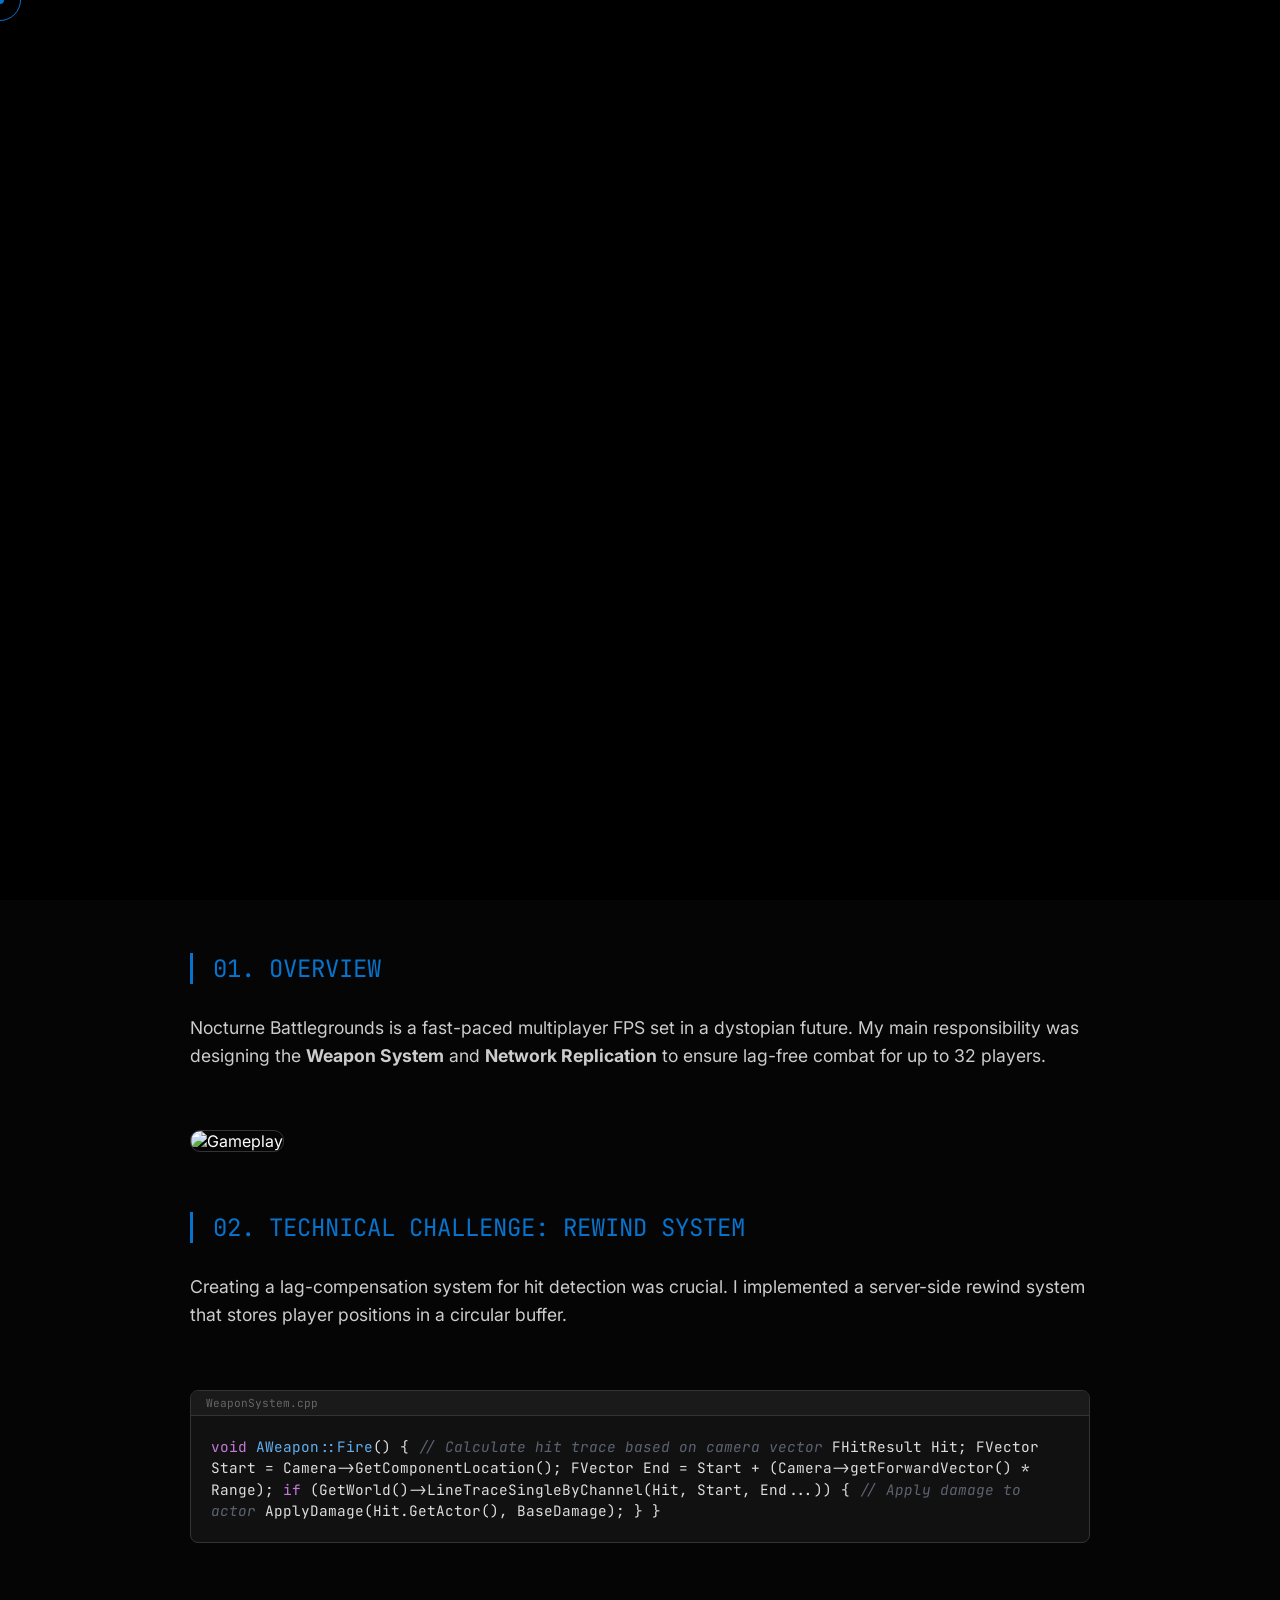
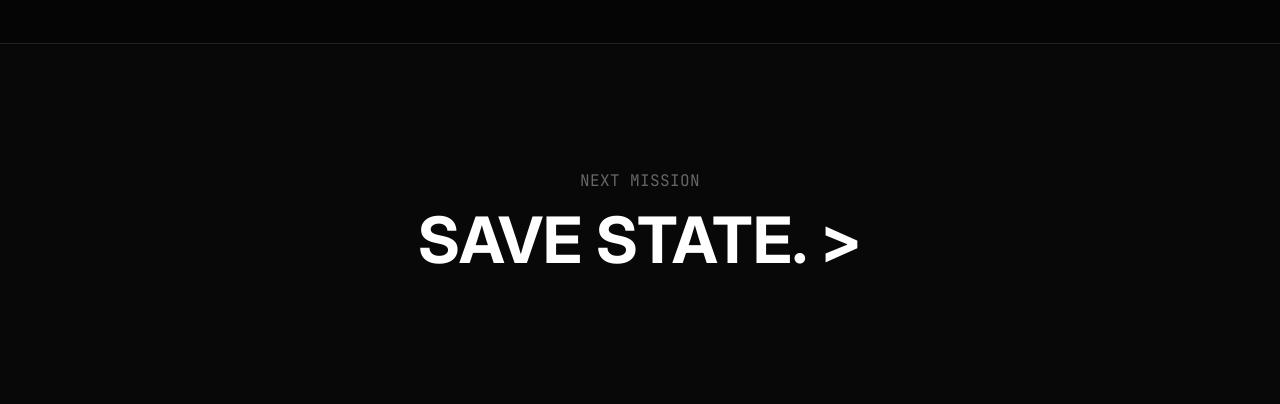
==== cyber.html @ ef07c76f "Paginas dos Projetos" ====
<!DOCTYPE html>
<html lang="pt">
<head>
    <meta charset="UTF-8">
    <meta name="viewport" content="width=device-width, initial-scale=1.0">
    <title>Project Detail | Gameplay Programmer</title>
    
    <link rel="preconnect" href="https://fonts.googleapis.com">
    <link href="https://fonts.googleapis.com/css2?family=Inter:wght@900&family=JetBrains+Mono:wght@400;700&display=swap" rel="stylesheet">
    
    <script src="https://cdnjs.cloudflare.com/ajax/libs/gsap/3.12.2/gsap.min.js"></script>
    <script src="https://cdnjs.cloudflare.com/ajax/libs/gsap/3.12.2/ScrollTrigger.min.js"></script>

    <style>
        /* --- 1. VARIÁVEIS DO PROJETO (SÓ MUDAS ISTO AQUI) --- */
        :root {
            /* MUDAR ESTA COR EM CADA FICHEIRO */
            --project-color: rgba(7, 115, 205, 1); /* Vermelho para Nocturne */
            --project-glow: rgba(15, 75, 124, 1);
        }

        /* --- 2. BASE --- */
        body {
            margin: 0; padding: 0;
            background-color: #050505;
            color: white;
            font-family: 'Inter', sans-serif;
            overflow-x: hidden;
            cursor: none;
        }

        ::-webkit-scrollbar { width: 8px; }
        ::-webkit-scrollbar-track { background: #000; }
        ::-webkit-scrollbar-thumb { background: #333; border-radius: 4px; }
        ::-webkit-scrollbar-thumb:hover { background: var(--project-color); }

        /* --- 3. UI COMUM (Cursor & Loading) --- */
        .cursor-dot, .cursor-outline {
            position: fixed; top: 0; left: 0; transform: translate(-50%, -50%);
            pointer-events: none; z-index: 9999; border-radius: 50%; mix-blend-mode: difference;
        }
        .cursor-dot { width: 8px; height: 8px; background: var(--project-color); }
        .cursor-outline { width: 40px; height: 40px; border: 1px solid var(--project-color); transition: 0.2s; }
        
        .loading-screen {
            position: fixed; top: 0; left: 0; width: 100%; height: 100%;
            background: #000; z-index: 9999; display: flex; align-items: center; justify-content: center;
        }
        .loading-bar { width: 0%; height: 2px; background: var(--project-color); box-shadow: 0 0 15px var(--project-color); }

        /* --- 4. HERO SECTION --- */
        .project-hero {
            height: 80vh; width: 100%; position: relative;
            display: flex; flex-direction: column; justify-content: center; align-items: center;
            border-bottom: 1px solid #222; overflow: hidden;
        }

        /* Imagem de Fundo com Blur */
        .hero-bg {
            position: absolute; top: 0; left: 0; width: 100%; height: 100%;
            /* AQUI METES A IMAGEM DO PROJETO */
            background-image: url('caminho/para/imagem_nocturne.jpg'); 
            background-size: cover; background-position: center;
            opacity: 0.3; filter: blur(10px) grayscale(50%); z-index: 0;
        }

        .back-btn {
            position: absolute; top: 40px; left: 40px; z-index: 20;
            font-family: 'JetBrains Mono', monospace; text-decoration: none;
            color: #888; font-size: 0.9rem; border: 1px solid #333; padding: 10px 20px;
            background: rgba(0,0,0,0.8); transition: 0.3s;
        }
        .back-btn:hover { color: var(--project-color); border-color: var(--project-color); }

        .hero-content {
            z-index: 2; text-align: center;
        }

        .project-title {
            font-size: 8vw; line-height: 0.9; text-transform: uppercase; margin: 0;
            text-shadow: 0 0 50px var(--project-glow);
        }

        .project-meta {
            font-family: 'JetBrains Mono', monospace; color: var(--project-color);
            margin-top: 20px; letter-spacing: 4px; font-size: 1rem;
        }

        /* --- 5. GRID DE DADOS (STATS) --- */
        .stats-grid {
            display: grid; grid-template-columns: repeat(auto-fit, minmax(200px, 1fr));
            gap: 1px; background: #222; border-bottom: 1px solid #222;
        }
        .stat-item {
            background: #000; padding: 40px 20px; text-align: center;
        }
        .stat-label {
            font-family: 'JetBrains Mono', monospace; font-size: 0.8rem; color: #666; margin-bottom: 10px;
        }
        .stat-value {
            font-family: 'Inter', sans-serif; font-weight: bold; font-size: 1.2rem; color: white;
        }

        /* --- 6. CONTEÚDO PRINCIPAL --- */
        .content-wrapper {
            max-width: 900px; margin: 100px auto; padding: 0 20px;
        }

        .section-title {
            font-family: 'JetBrains Mono', monospace; color: var(--project-color);
            font-size: 1.5rem; margin-bottom: 30px; border-left: 3px solid var(--project-color);
            padding-left: 20px; display: flex; align-items: center; gap: 10px;
        }
        
        .text-block {
            font-size: 1.1rem; line-height: 1.6; color: #ccc; margin-bottom: 60px;
        }

        /* CODE BLOCK (Estilo VS Code) */
        .code-block {
            background: #111; border: 1px solid #333; border-radius: 8px; padding: 20px;
            font-family: 'JetBrains Mono', monospace; font-size: 0.9rem; color: #ddd;
            overflow-x: auto; margin-bottom: 60px; position: relative;
        }
        .code-header {
            position: absolute; top: 0; left: 0; width: 100%; background: #1a1a1a;
            padding: 5px 15px; font-size: 0.7rem; color: #666; border-bottom: 1px solid #333;
            box-sizing: border-box;
        }
        .code-content { margin-top: 25px; line-height: 1.5; }
        .keyword { color: #c678dd; } /* Roxo */
        .function { color: #61afef; } /* Azul */
        .string { color: #98c379; } /* Verde */
        .comment { color: #5c6370; font-style: italic; }

        /* IMAGEM NO MEIO DO TEXTO */
        .project-img {
            width: 100%; border-radius: 10px; margin-bottom: 60px;
            border: 1px solid #333;
        }

        /* --- 7. FOOTER --- */
        .next-project {
            height: 40vh; display: flex; justify-content: center; align-items: center;
            background: #080808; border-top: 1px solid #222; text-decoration: none;
            transition: 0.3s;
        }
        .next-project:hover { background: #111; }
        .next-label {
            font-family: 'JetBrains Mono', monospace; color: #666; font-size: 1rem; margin-bottom: 10px;
        }
        .next-title {
            font-size: 4rem; color: white; margin: 0; text-transform: uppercase;
            transition: 0.3s;
        }
        .next-project:hover .next-title { color: var(--project-color); text-shadow: 0 0 30px var(--project-glow); }

    </style>
</head>
<body>

    <div class="loading-screen"><div class="loading-bar"></div></div>
    <div class="cursor-dot"></div><div class="cursor-outline"></div>

    <div class="project-hero">
        <div class="hero-bg"></div> <a href="index.html" class="back-btn"> < RETURN TO BASE</a>
        
        <div class="hero-content">
            <h1 class="project-title">CYBER<br>ENGINEER</h1>
            <div class="project-meta">MISSION 02 // UNITY</div>
        </div>
    </div>

    <div class="stats-grid">
        <div class="stat-item">
            <div class="stat-label">ROLE</div>
            <div class="stat-value">Gameplay Programmer</div>
        </div>
        <div class="stat-item">
            <div class="stat-label">ENGINE</div>
            <div class="stat-value">Unity</div>
        </div>
        <div class="stat-item">
            <div class="stat-label">LANGUAGE</div>
            <div class="stat-value">C#</div>
        </div>
        <div class="stat-item">
            <div class="stat-label">STATUS</div>
            <div class="stat-value">Released</div>
        </div>
    </div>

    <div class="content-wrapper">
        
        <div class="section-title">01. OVERVIEW</div>
        <div class="text-block">
            Nocturne Battlegrounds is a fast-paced multiplayer FPS set in a dystopian future. 
            My main responsibility was designing the <strong>Weapon System</strong> and <strong>Network Replication</strong> 
            to ensure lag-free combat for up to 32 players.
        </div>

        <img src="caminho/para/imagem_gameplay.jpg" class="project-img" alt="Gameplay">

        <div class="section-title">02. TECHNICAL CHALLENGE: REWIND SYSTEM</div>
        <div class="text-block">
            Creating a lag-compensation system for hit detection was crucial. I implemented a server-side rewind system 
            that stores player positions in a circular buffer.
        </div>

        <div class="code-block">
            <div class="code-header">WeaponSystem.cpp</div>
            <div class="code-content">
<span class="keyword">void</span> <span class="function">AWeapon::Fire</span>() {
    <span class="comment">// Calculate hit trace based on camera vector</span>
    FHitResult Hit;
    FVector Start = Camera->GetComponentLocation();
    FVector End = Start + (Camera->getForwardVector() * Range);

    <span class="keyword">if</span> (GetWorld()->LineTraceSingleByChannel(Hit, Start, End...)) {
        <span class="comment">// Apply damage to actor</span>
        ApplyDamage(Hit.GetActor(), BaseDamage);
    }
}
            </div>
        </div>

    </div>

    <a href="savestate.html" class="next-project">
        <div style="text-align: center;">
            <div class="next-label">NEXT MISSION</div>
            <h2 class="next-title">SAVE STATE. ></h2>
        </div>
    </a>

    <script>
        gsap.registerPlugin(ScrollTrigger);

        // LOADING
        const loadingBar = document.querySelector('.loading-bar');
        const loadingScreen = document.querySelector('.loading-screen');
        gsap.to(loadingBar, { width: "100%", duration: 1, ease: "power2.inOut", onComplete: () => {
            gsap.to(loadingScreen, { opacity: 0, duration: 0.5, onComplete: () => loadingScreen.remove() });
        }});

        // CURSOR
        const cursorDot = document.querySelector('.cursor-dot');
        const cursorOutline = document.querySelector('.cursor-outline');
        window.addEventListener("mousemove", (e) => {
            cursorDot.style.left = `${e.clientX}px`;
            cursorDot.style.top = `${e.clientY}px`;
            cursorOutline.animate({ left: `${e.clientX}px`, top: `${e.clientY}px` }, { duration: 500, fill: "forwards" });
        });

        // ANIMATIONS
        gsap.from(".project-title", { y: 100, opacity: 0, duration: 1, delay: 0.5 });
        gsap.from(".stat-item", { y: 20, opacity: 0, duration: 0.5, stagger: 0.1, delay: 0.8 });
        
        gsap.utils.toArray(".section-title").forEach(title => {
            gsap.from(title, {
                scrollTrigger: { trigger: title, start: "top 80%" },
                x: -50, opacity: 0, duration: 0.8
            });
        });
    </script>
</body>
</html>
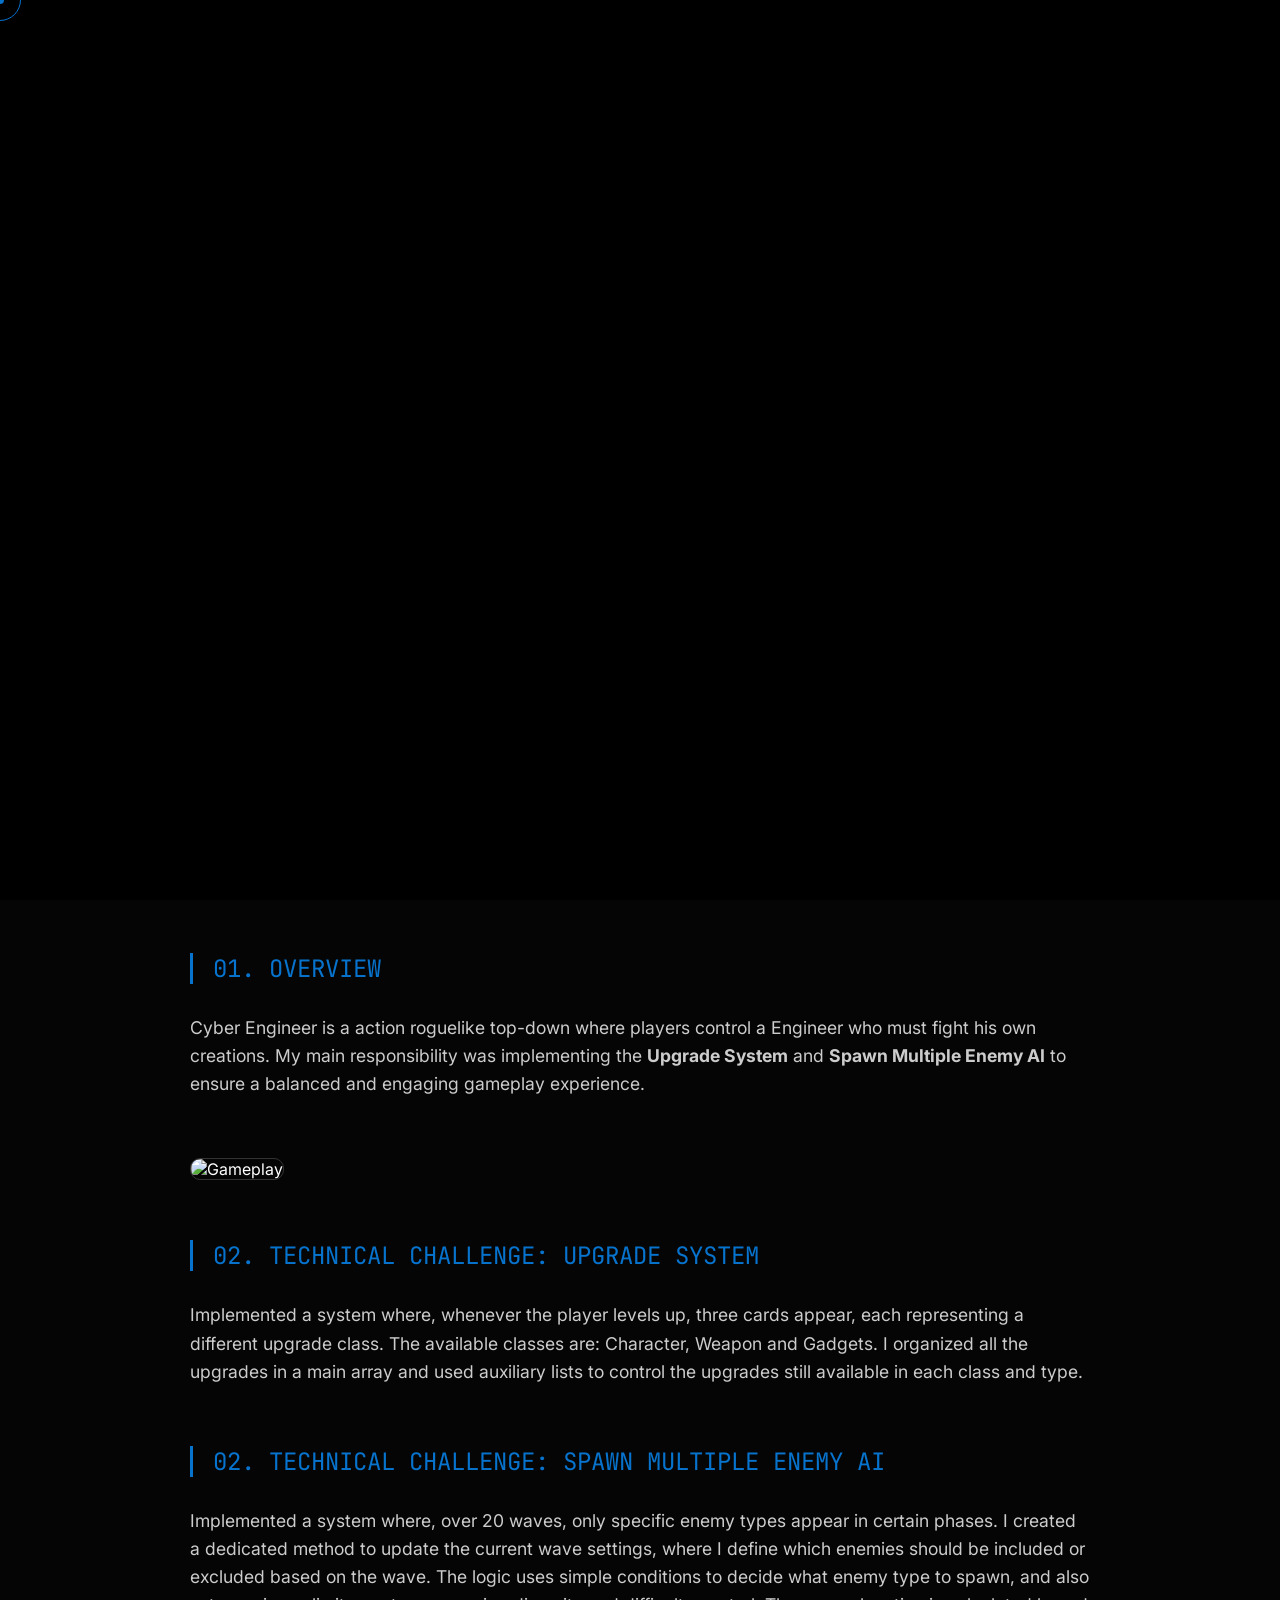
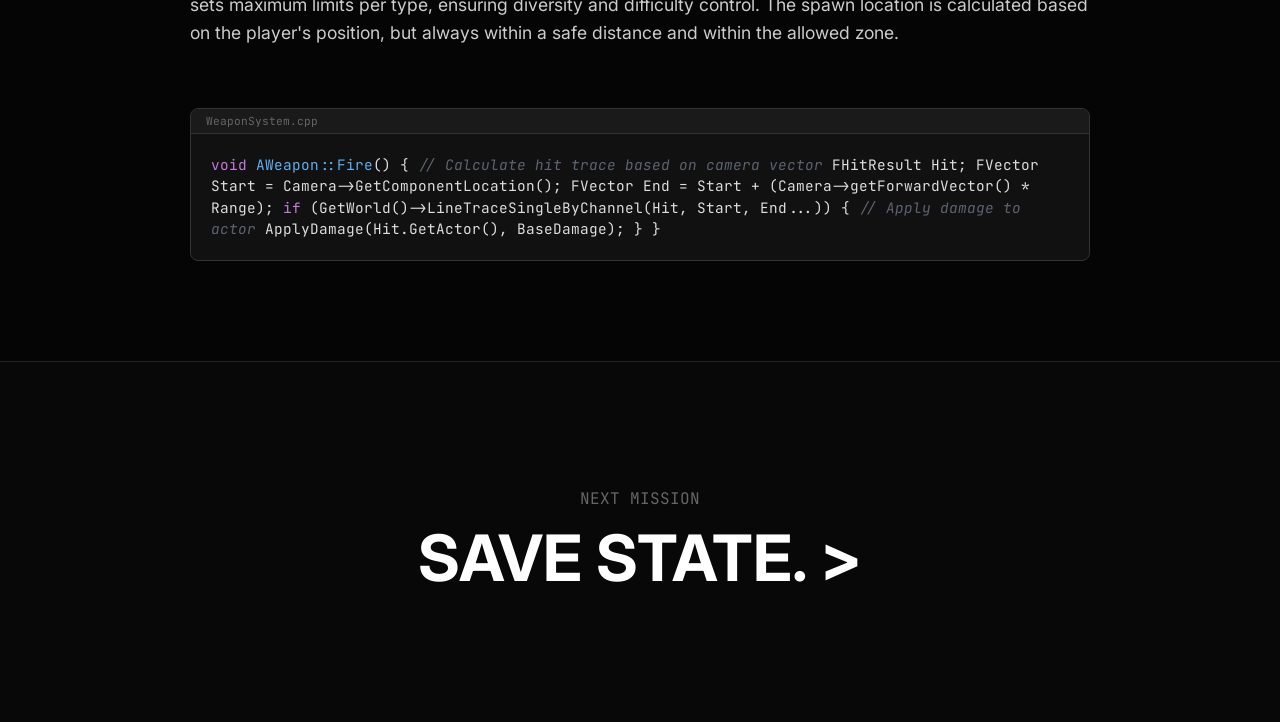
==== commit eeb274b6: "Project Details" ====
--- a/cyber.html
+++ b/cyber.html
@@ -194,17 +194,26 @@
         
         <div class="section-title">01. OVERVIEW</div>
         <div class="text-block">
-            Nocturne Battlegrounds is a fast-paced multiplayer FPS set in a dystopian future. 
-            My main responsibility was designing the <strong>Weapon System</strong> and <strong>Network Replication</strong> 
-            to ensure lag-free combat for up to 32 players.
+            Cyber Engineer is a action roguelike top-down where players control a Engineer who must fight his own creations.
+            My main responsibility was implementing the <strong>Upgrade System</strong> and <strong> Spawn Multiple Enemy AI</strong>
+            to ensure a balanced and engaging gameplay experience.     
         </div>
 
         <img src="caminho/para/imagem_gameplay.jpg" class="project-img" alt="Gameplay">
 
-        <div class="section-title">02. TECHNICAL CHALLENGE: REWIND SYSTEM</div>
+        <div class="section-title">02. TECHNICAL CHALLENGE: UPGRADE SYSTEM</div>
         <div class="text-block">
-            Creating a lag-compensation system for hit detection was crucial. I implemented a server-side rewind system 
-            that stores player positions in a circular buffer.
+            Implemented a system where, whenever the player levels up, three cards appear, each representing a different upgrade class. 
+            The available classes are: Character, Weapon and Gadgets. I organized all the upgrades in a main array and used auxiliary lists to control the 
+            upgrades still available in each class and type.
+        </div>
+
+                <div class="section-title">02. TECHNICAL CHALLENGE: SPAWN MULTIPLE ENEMY AI</div>
+        <div class="text-block">
+            Implemented a system where, over 20 waves, only specific enemy types appear in certain phases.
+            I created a dedicated method to update the current wave settings, where I define which enemies should be included or excluded based on the wave.
+            The logic uses simple conditions to decide what enemy type to spawn, and also sets maximum limits per type, ensuring diversity and difficulty control. 
+            The spawn location is calculated based on the player's position, but always within a safe distance and within the allowed zone.
         </div>
 
         <div class="code-block">
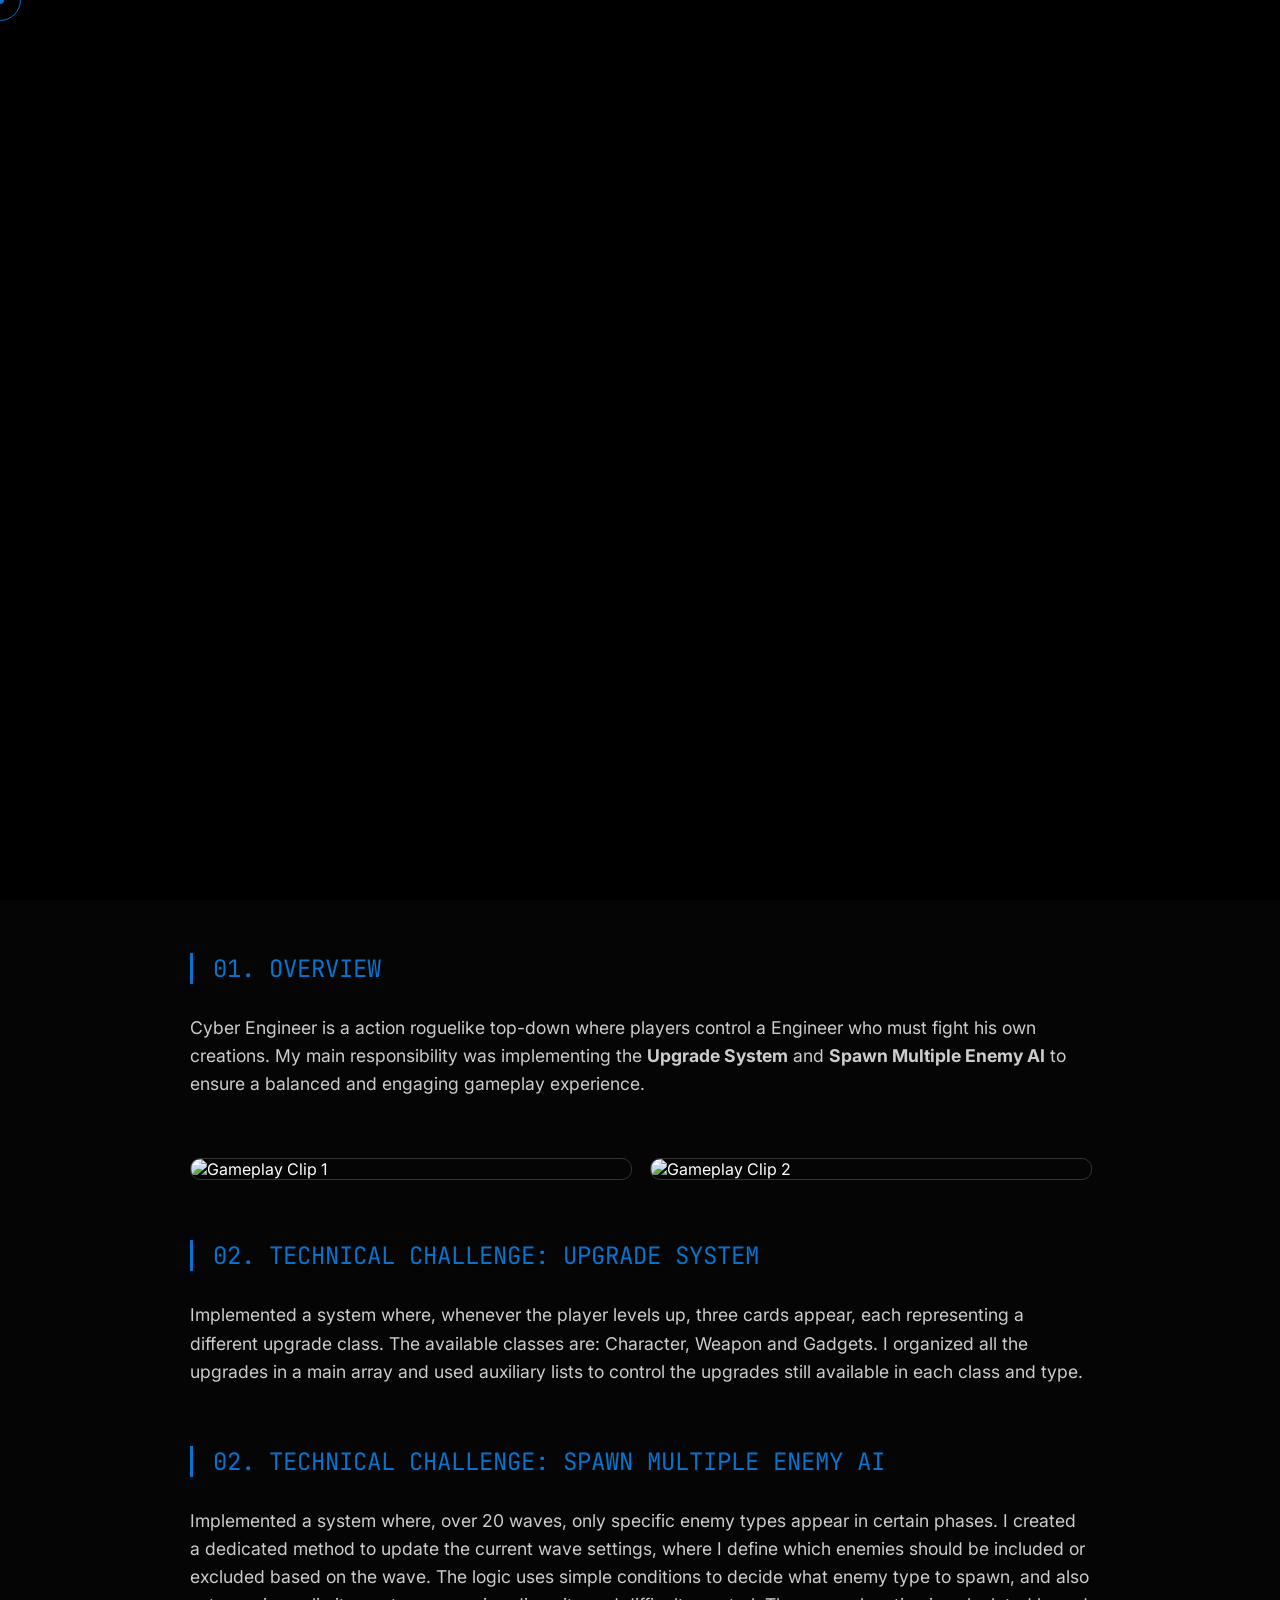
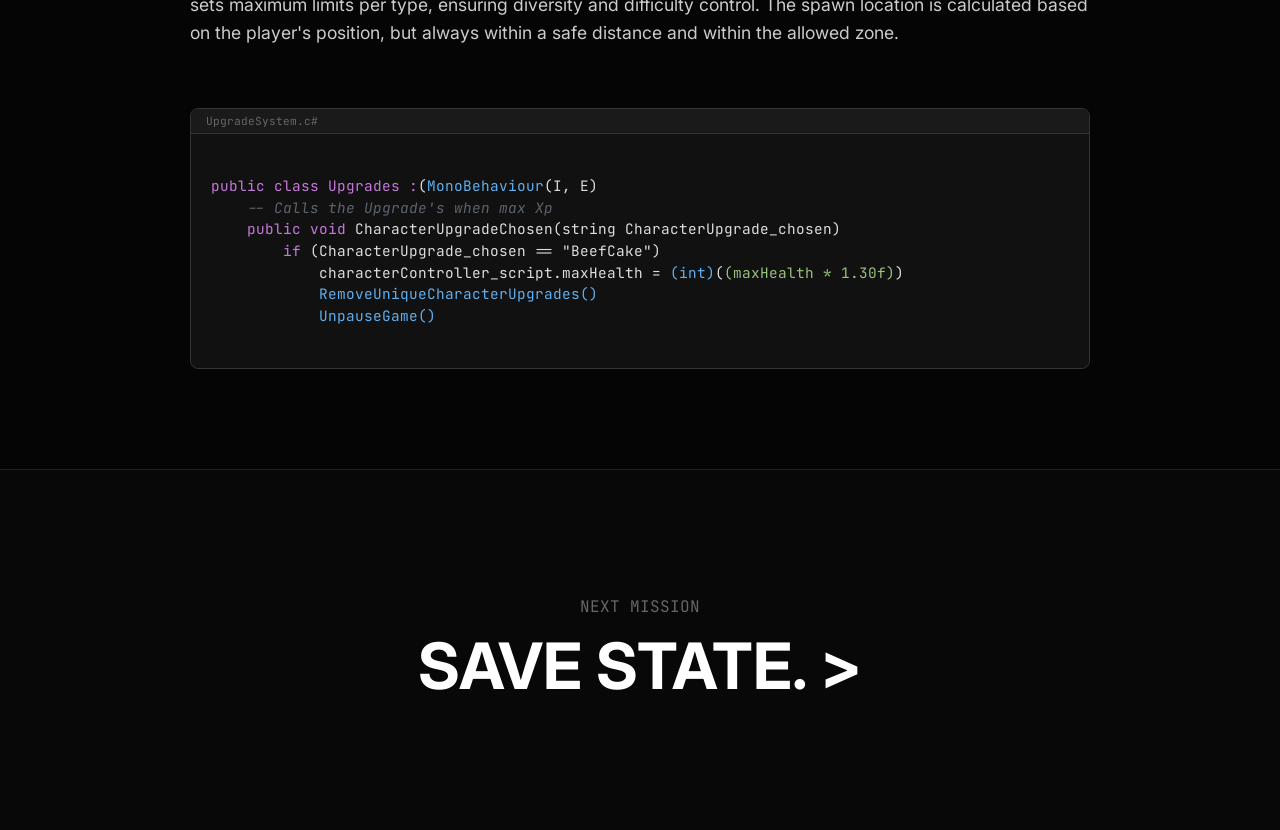
==== commit 8a335491: "Project Gifs & Code" ====
--- a/cyber.html
+++ b/cyber.html
@@ -155,6 +155,75 @@
         }
         .next-project:hover .next-title { color: var(--project-color); text-shadow: 0 0 30px var(--project-glow); }
 
+.media-grid {
+            display: grid;
+            grid-template-columns: 1fr 1fr; /* Duas colunas iguais */
+            gap: 20px; /* Espaço entre os vídeos */
+            margin-bottom: 60px;
+        }
+
+        /* --- VIDEOS PEQUENOS (Grid) --- */
+        .project-video {
+            width: 100%;
+            height: auto;
+            border-radius: 10px;
+            border: 1px solid #333;
+            display: block; 
+            cursor: pointer; /* Mostra que é clicável */
+            transition: transform 0.3s ease, border-color 0.3s ease;
+        }
+        .project-video:hover {
+            transform: scale(1.02); /* Pequeno zoom ao passar o rato */
+            border-color: var(--project-color);
+            box-shadow: 0 0 20px var(--project-glow);
+        }
+
+        /* --- LIGHTBOX (O Popup Gigante) --- */
+        .video-lightbox {
+            position: fixed; top: 0; left: 0; width: 100%; height: 100%;
+            z-index: 10000; /* Fica por cima de TUDO */
+            display: flex; justify-content: center; align-items: center;
+            opacity: 0; pointer-events: none; /* Escondido inicialmente */
+            transition: opacity 0.3s ease;
+        }
+
+        /* Quando ativamos a classe 'active', ele aparece */
+        .video-lightbox.active { opacity: 1; pointer-events: all; }
+
+        .lightbox-bg {
+            position: absolute; top: 0; left: 0; width: 100%; height: 100%;
+            background: rgba(0, 0, 0, 0.9); /* Fundo quase preto */
+            backdrop-filter: blur(5px);
+        }
+
+        .lightbox-content {
+            position: relative; z-index: 10001; width: 80%; max-width: 1200px;
+            display: flex; flex-direction: column; align-items: flex-end; gap: 10px;
+        }
+
+        .lightbox-player {
+            width: 100%; height: auto;
+            border: 1px solid var(--project-color);
+            border-radius: 8px;
+            box-shadow: 0 0 50px rgba(0,0,0,0.8);
+        }
+
+        .lightbox-close {
+            font-family: 'JetBrains Mono', monospace; color: #666; cursor: pointer;
+            font-size: 0.9rem; transition: 0.3s;
+        }
+        .lightbox-close:hover { color: var(--project-color); }
+
+        /* Estilo para a Imagem dentro do Lightbox */
+        .lightbox-image {
+            width: 100%; height: auto;
+            max-height: 80vh; /* Para não sair do ecrã */
+            object-fit: contain;
+            border: 1px solid var(--project-color);
+            border-radius: 8px;
+            box-shadow: 0 0 50px rgba(0,0,0,0.8);
+        }
+
     </style>
 </head>
 <body>
@@ -199,7 +268,11 @@
             to ensure a balanced and engaging gameplay experience.     
         </div>
 
-        <img src="caminho/para/imagem_gameplay.jpg" class="project-img" alt="Gameplay">
+        <div class="media-grid">
+            <img src="CyberEngineer/CyberEngineer (3).gif" class="project-video" alt="Gameplay Clip 1">
+            
+            <img src="CyberEngineer/CyberEngineer (4).gif" class="project-video" alt="Gameplay Clip 2">
+        </div>
 
         <div class="section-title">02. TECHNICAL CHALLENGE: UPGRADE SYSTEM</div>
         <div class="text-block">
@@ -216,31 +289,39 @@
             The spawn location is calculated based on the player's position, but always within a safe distance and within the allowed zone.
         </div>
 
-        <div class="code-block">
-            <div class="code-header">WeaponSystem.cpp</div>
-            <div class="code-content">
-<span class="keyword">void</span> <span class="function">AWeapon::Fire</span>() {
-    <span class="comment">// Calculate hit trace based on camera vector</span>
-    FHitResult Hit;
-    FVector Start = Camera->GetComponentLocation();
-    FVector End = Start + (Camera->getForwardVector() * Range);
-
-    <span class="keyword">if</span> (GetWorld()->LineTraceSingleByChannel(Hit, Start, End...)) {
-        <span class="comment">// Apply damage to actor</span>
-        ApplyDamage(Hit.GetActor(), BaseDamage);
-    }
-}
+<div class="code-block">
+            <div class="code-header">UpgradeSystem.c#</div>
+            
+            <div class="code-content" style="white-space: pre-wrap;">
+<span class="keyword">public class Upgrades :</span>(<span class="function">MonoBehaviour</span>(I, E)
+    <span class="comment">-- Calls the Upgrade's when max Xp</span>
+    <span class="keyword">public void</span> CharacterUpgradeChosen(string CharacterUpgrade_chosen) 
+        <span class="keyword">if</span> (CharacterUpgrade_chosen == "BeefCake") 
+            characterController_script.maxHealth = <span class="function">(int)</span>(<span class="string">(maxHealth * 1.30f)</span>)
+            <span class="function">RemoveUniqueCharacterUpgrades()</span>
+            <span class="function">UnpauseGame()</span> 
             </div>
         </div>
 
-    </div>
-
-    <a href="savestate.html" class="next-project">
+    </div> <a href="savestate.html" class="next-project">
         <div style="text-align: center;">
             <div class="next-label">NEXT MISSION</div>
             <h2 class="next-title">SAVE STATE. ></h2>
         </div>
     </a>
+
+    <div class="video-lightbox">
+        <div class="lightbox-bg"></div>
+        <div class="lightbox-content">
+            <video class="lightbox-player" controls autoplay style="display: none;">
+                <source src="" type="video/mp4">
+            </video>
+            
+            <img class="lightbox-image" src="" alt="Zoom" style="display: none;">
+            
+            <div class="lightbox-close">CLOSE FEED [X]</div>
+        </div>
+    </div>
 
     <script>
         gsap.registerPlugin(ScrollTrigger);
@@ -271,6 +352,52 @@
                 x: -50, opacity: 0, duration: 0.8
             });
         });
+
+// --- LIGHTBOX INTELIGENTE (GIF + MP4) ---
+        const lightbox = document.querySelector('.video-lightbox');
+        const lightboxPlayer = document.querySelector('.lightbox-player'); // O elemento <video>
+        const lightboxImage = document.querySelector('.lightbox-image');   // O elemento <img>
+        const lightboxBg = document.querySelector('.lightbox-bg');
+        const lightboxClose = document.querySelector('.lightbox-close');
+        
+        // Seleciona tudo o que tiver a classe .project-video (seja img ou video)
+        const gridItems = document.querySelectorAll('.project-video');
+
+        gridItems.forEach(item => {
+            item.addEventListener('click', function() {
+                const isVideo = this.tagName === 'VIDEO'; // Verifica se é vídeo
+                
+                // Limpa os displays anteriores
+                lightboxPlayer.style.display = "none";
+                lightboxImage.style.display = "none";
+                lightbox.classList.add('active');
+
+                if (isVideo) {
+                    // SE FOR VÍDEO (.mp4)
+                    const source = this.querySelector('source').src;
+                    lightboxPlayer.src = source;
+                    lightboxPlayer.style.display = "block";
+                    lightboxPlayer.muted = false; 
+                    lightboxPlayer.play();
+                } else {
+                    // SE FOR IMAGEM (.gif, .jpg)
+                    const source = this.src;
+                    lightboxImage.src = source;
+                    lightboxImage.style.display = "block";
+                }
+            });
+        });
+
+        function closeLightbox() {
+            lightbox.classList.remove('active');
+            // Pausa o vídeo se estiver a tocar
+            lightboxPlayer.pause();
+            lightboxPlayer.src = "";
+            lightboxImage.src = "";
+        }
+
+        lightboxBg.addEventListener('click', closeLightbox);
+        lightboxClose.addEventListener('click', closeLightbox);
     </script>
 </body>
 </html>
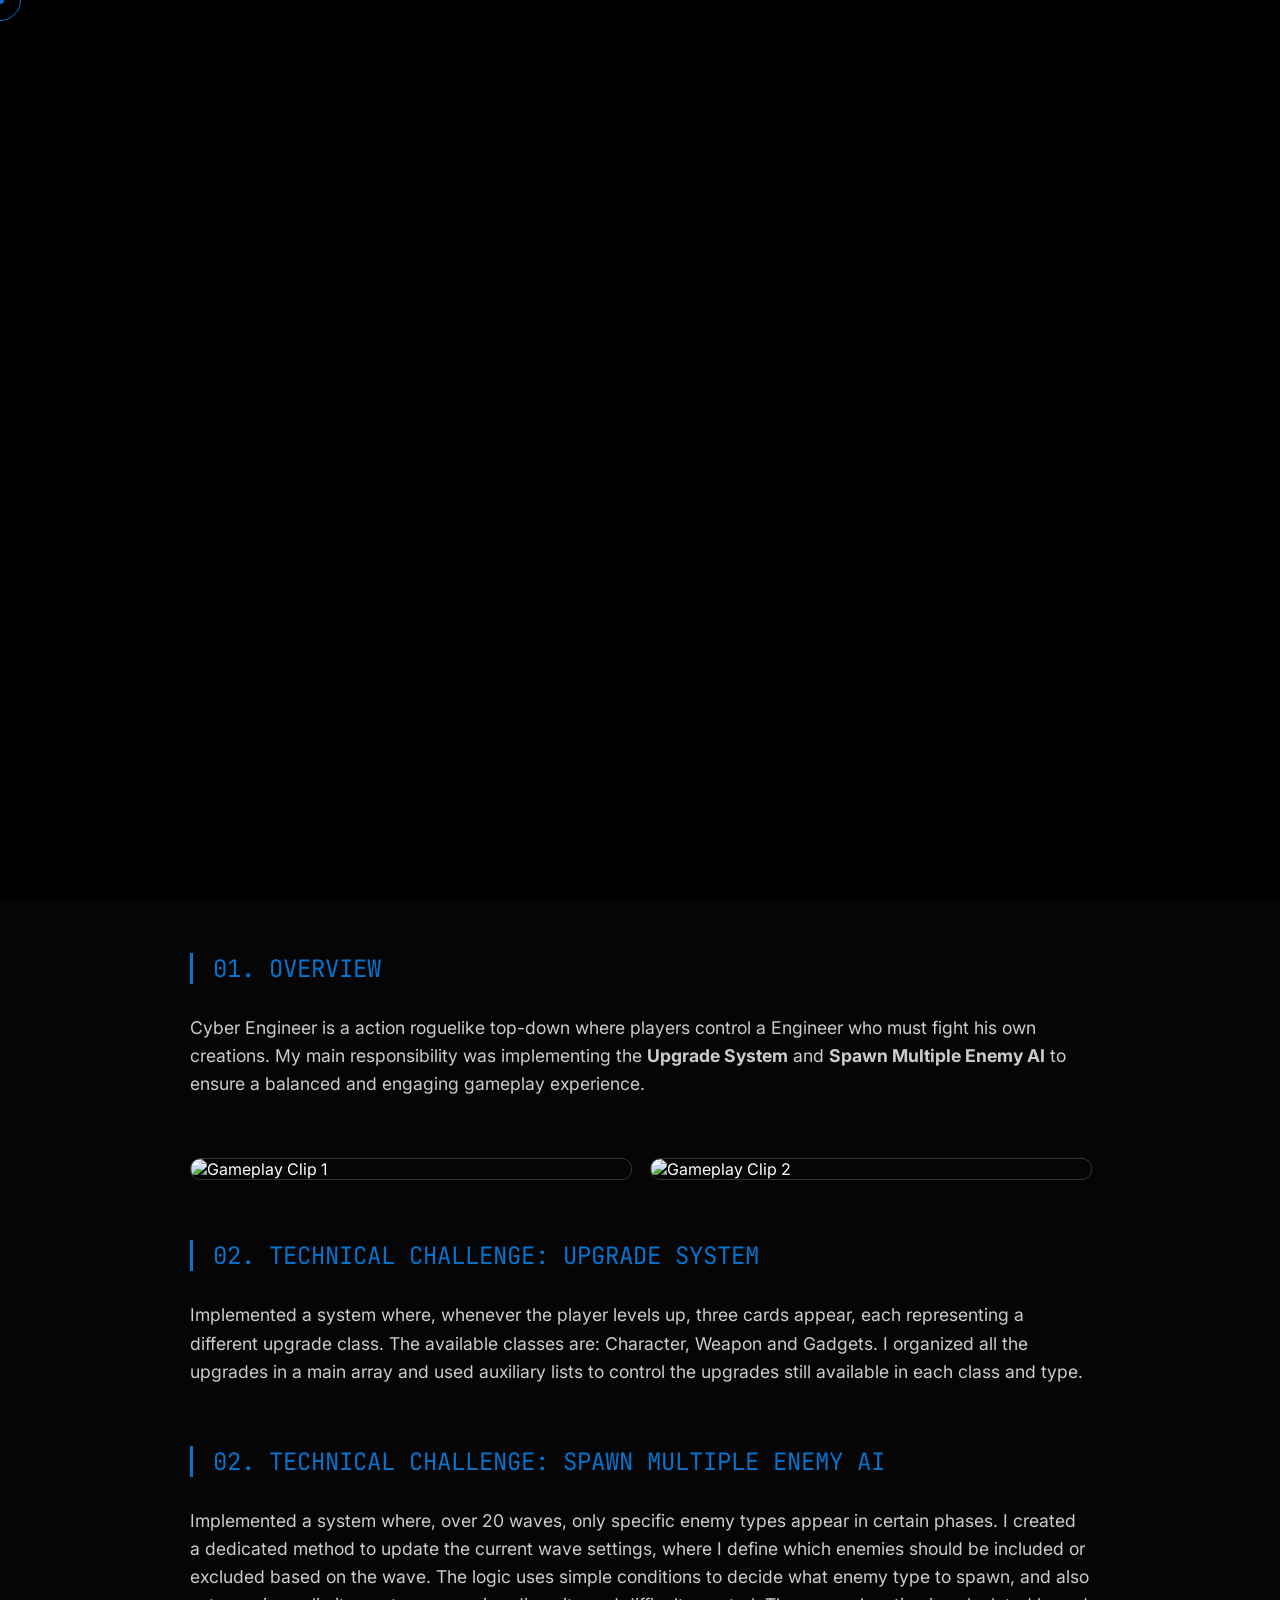
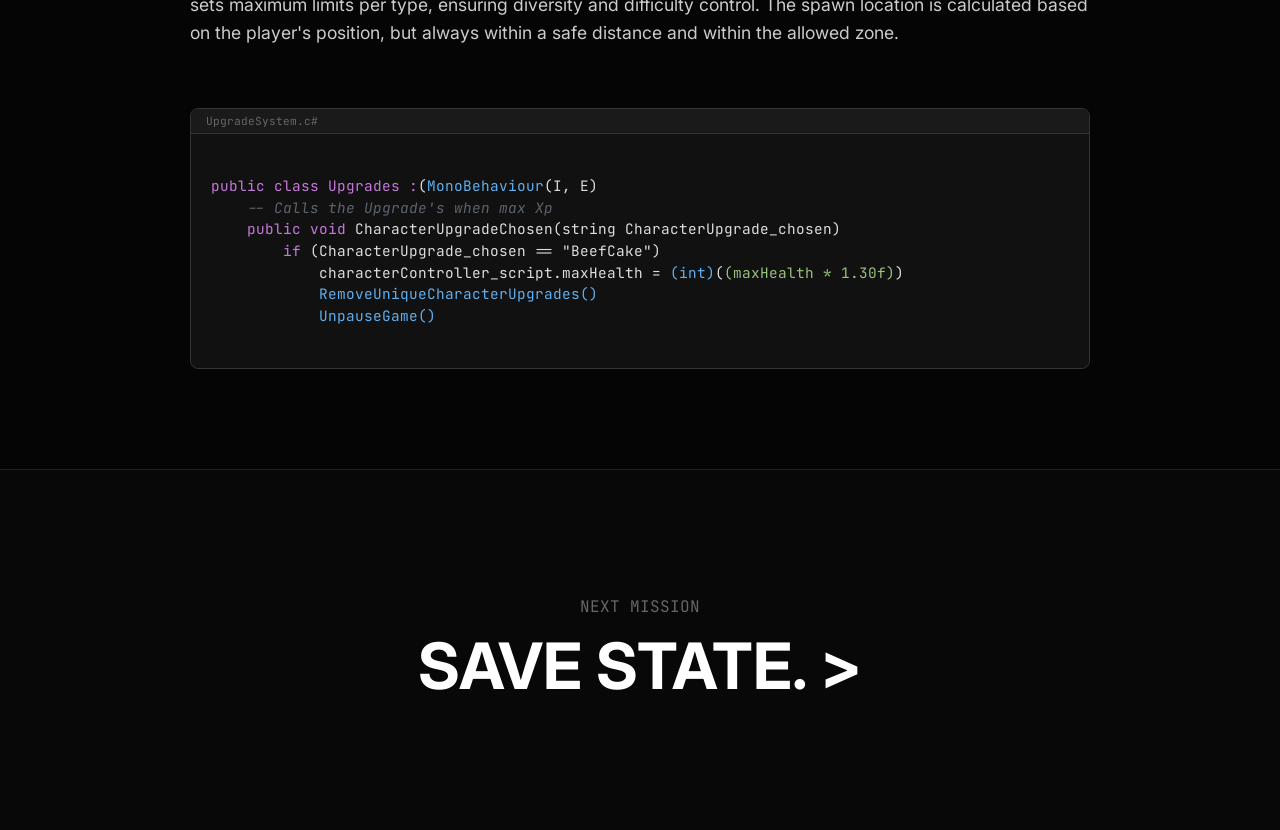
==== commit 29785cdf: "Mobile Projects" ====
--- a/cyber.html
+++ b/cyber.html
@@ -224,6 +224,96 @@
             box-shadow: 0 0 50px rgba(0,0,0,0.8);
         }
 
+        /* --- CORREÇÃO FINAL DO CURSOR NO LIGHTBOX --- */
+        
+        /* Quando o body tem a classe 'lightbox-active' (lightbox aberto) */
+        body.lightbox-active .cursor-dot,
+        body.lightbox-active .cursor-outline {
+            /* 1. Desliga o modo que o torna invisível no preto */
+            mix-blend-mode: normal !important; 
+            
+            /* 2. Força a cor Ciano brilhante para se ver bem */
+            background: #00a2ff !important;
+            border-color: #155183 !important;
+            box-shadow: 0 0 20px #00f0ff; /* Um brilhozinho extra */
+
+            /* 3. Z-Index máximo possível num browser (para ter a certeza absoluta) */
+            z-index: 2147483647 !important; 
+        }
+
+        /* =========================================
+           MOBILE FIXES (Tudo o que é < 768px)
+           ========================================= */
+        @media (max-width: 768px) {
+            
+            /* 1. MATA O CURSOR PERSONALIZADO (Telemóvel não tem rato) */
+            .cursor-dot, .cursor-outline { display: none !important; }
+            * { cursor: auto !important; }
+            
+            /* 2. AJUSTA O HERO (TEXTO E BONECO) */
+            .hero-title {
+                font-size: 15vw !important; /* Texto mais pequeno */
+                top: 30% !important; /* Sobe o texto para não ficar atrás do boneco */
+                width: 90%;
+                left: 5%;
+                transform: none !important; /* Remove transformações complexas */
+                text-align: center;
+            }
+
+            .role-badge {
+                bottom: 15% !important; /* Sobe a badge */
+                font-size: 0.8rem;
+                padding: 8px 16px;
+            }
+
+            .character-container {
+                right: -30% !important; /* Empurra o boneco para a direita */
+                width: 120% !important; /* Aumenta para ocupar o fundo */
+                opacity: 0.6; /* Um pouco mais transparente para ler o texto */
+            }
+
+            /* 3. PROJETOS (AJUSTA OS CARTÕES PARA O TAMANHO DO ECRÃ) */
+            .game-card {
+                width: 85vw !important; /* Cartão ocupa 85% da largura do telemóvel */
+                height: 60vh !important; /* Menos alto */
+                margin-right: 15px; /* Menos espaço entre cartões */
+            }
+            
+            .game-info h2 { font-size: 2rem; } /* Título do jogo mais pequeno */
+
+            /* 4. PÁGINAS DE PROJETO (VIDEO CLIPS E TEXTO) */
+            .content-wrapper {
+                width: 90% !important;
+                padding: 20px 0;
+            }
+            
+            .text-block { font-size: 1rem; }
+
+            /* Mete os vídeos um em cima do outro em vez de lado a lado */
+            .media-grid {
+                grid-template-columns: 1fr !important; 
+            }
+
+            /* 5. LIGHTBOX (ZOOM) */
+            .lightbox-content {
+                width: 95% !important;
+            }
+            .lightbox-close {
+                padding: 15px; /* Área de toque maior para o dedo */
+                font-size: 1.2rem;
+            }
+            
+            /* 6. FOOTER (JÁ TINHAS, MAS REFORÇO AQUI) */
+            .about-container {
+                flex-direction: column !important;
+                gap: 30px;
+            }
+            .about-image-wrapper { width: 150px; height: 150px; }
+            
+            /* 7. GERAL */
+            body { overflow-x: hidden; } /* Impede o site de "abanar" para os lados */
+        }
+
     </style>
 </head>
 <body>
@@ -371,6 +461,9 @@
                 lightboxPlayer.style.display = "none";
                 lightboxImage.style.display = "none";
                 lightbox.classList.add('active');
+
+
+                document.body.classList.add('lightbox-active');
 
                 if (isVideo) {
                     // SE FOR VÍDEO (.mp4)
@@ -391,6 +484,7 @@
         function closeLightbox() {
             lightbox.classList.remove('active');
             // Pausa o vídeo se estiver a tocar
+            document.body.classList.remove('lightbox-active');
             lightboxPlayer.pause();
             lightboxPlayer.src = "";
             lightboxImage.src = "";
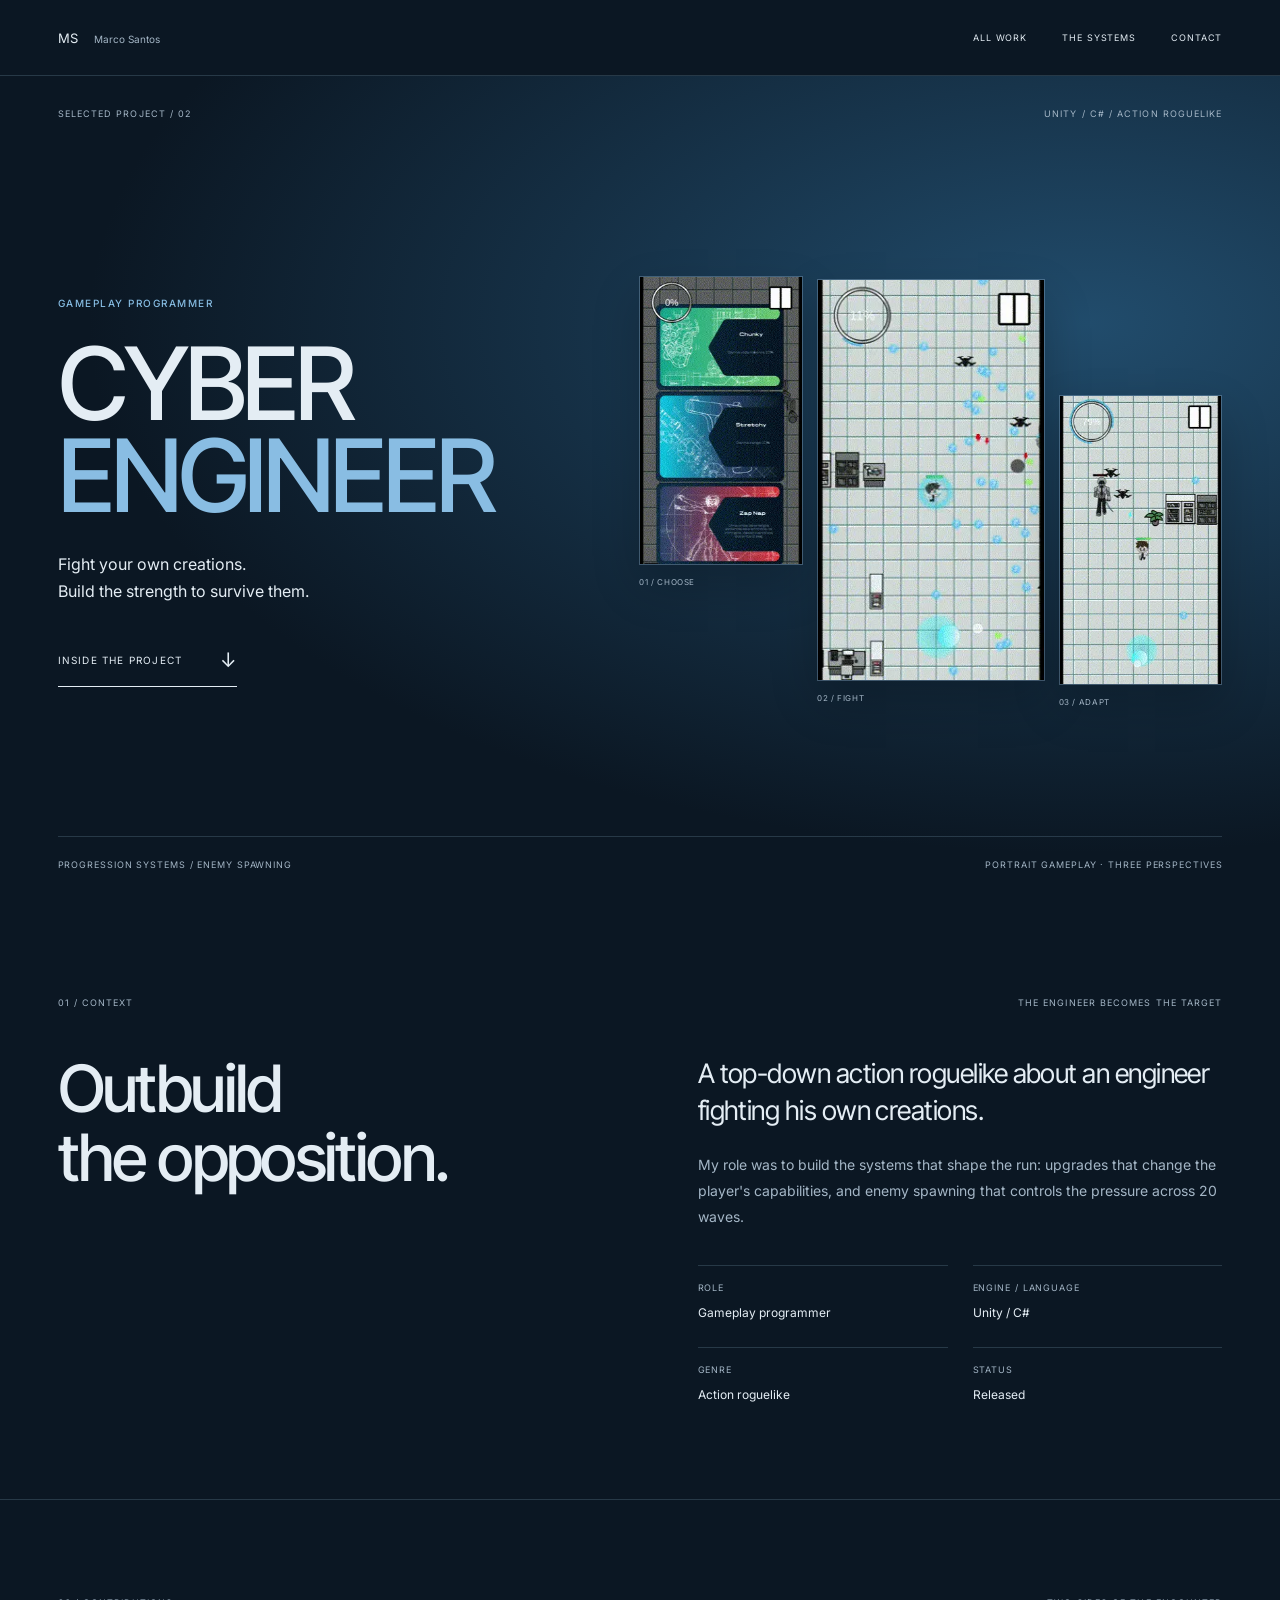
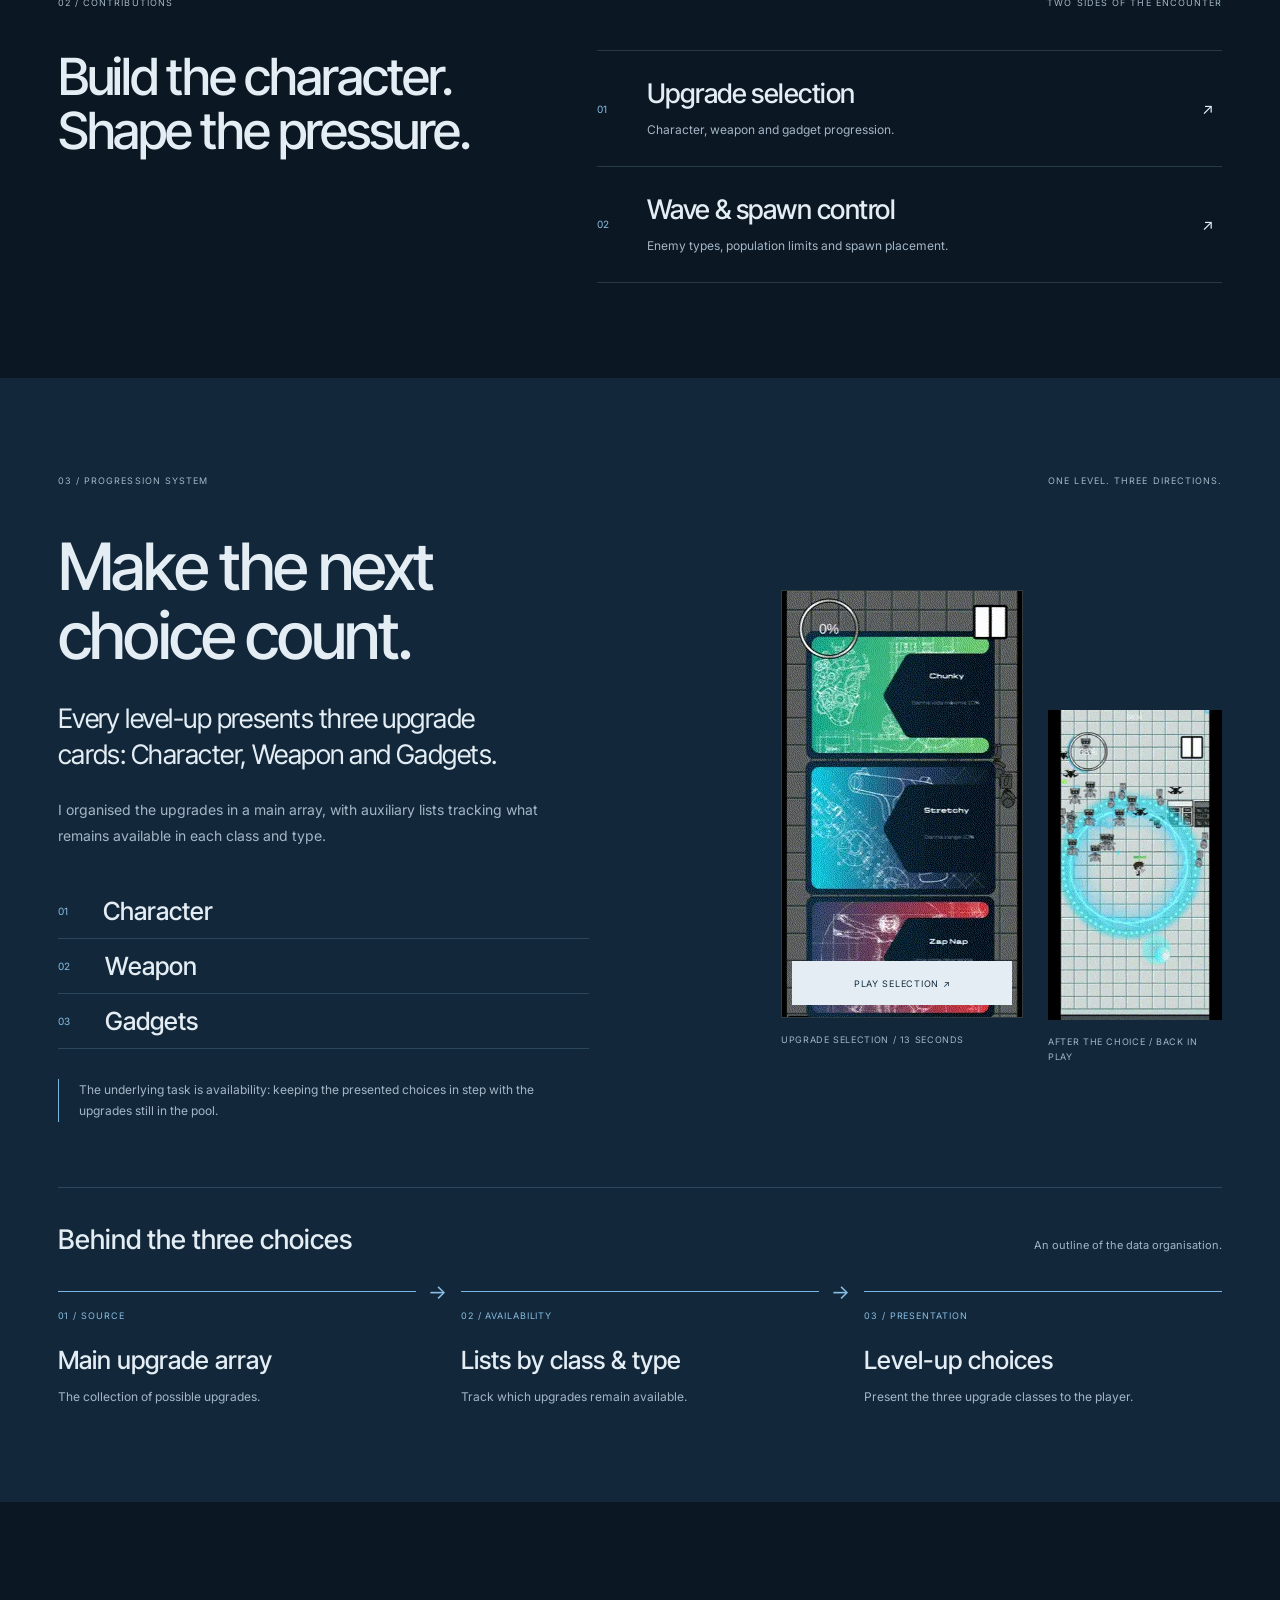
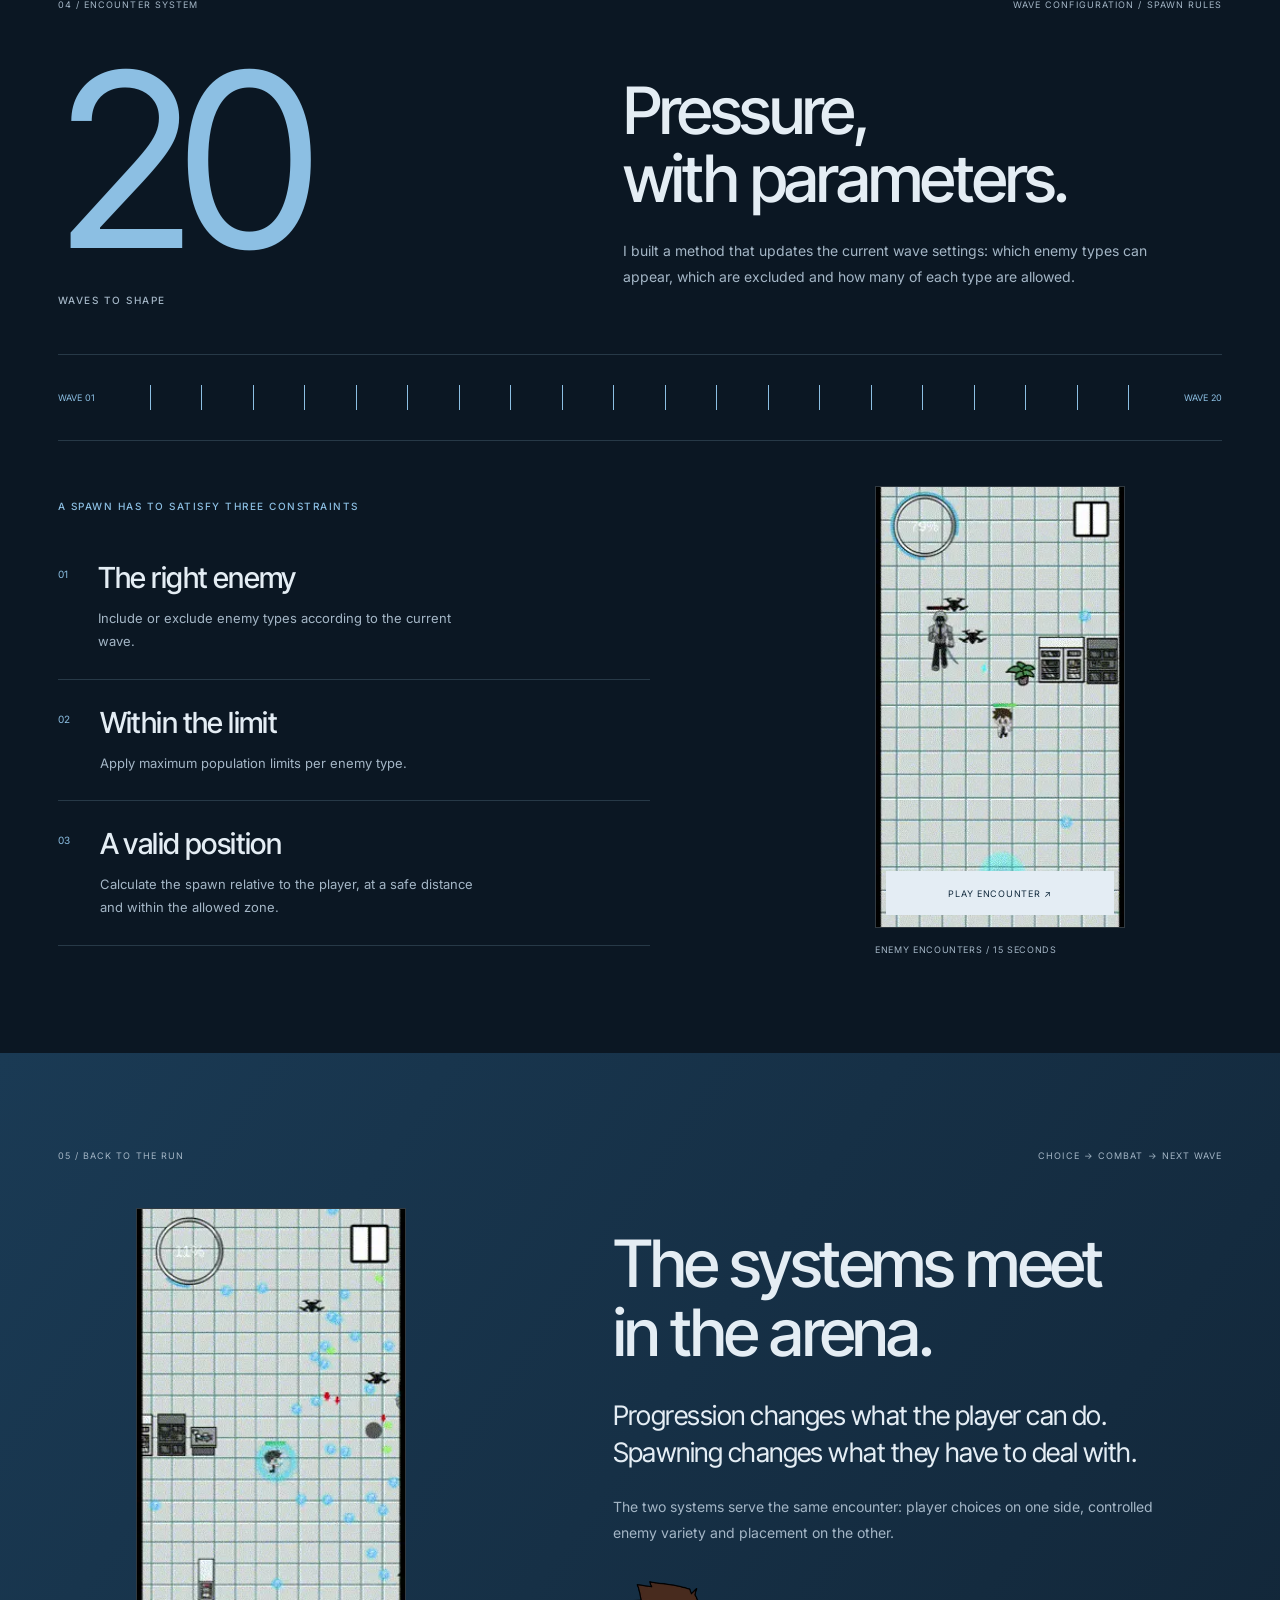
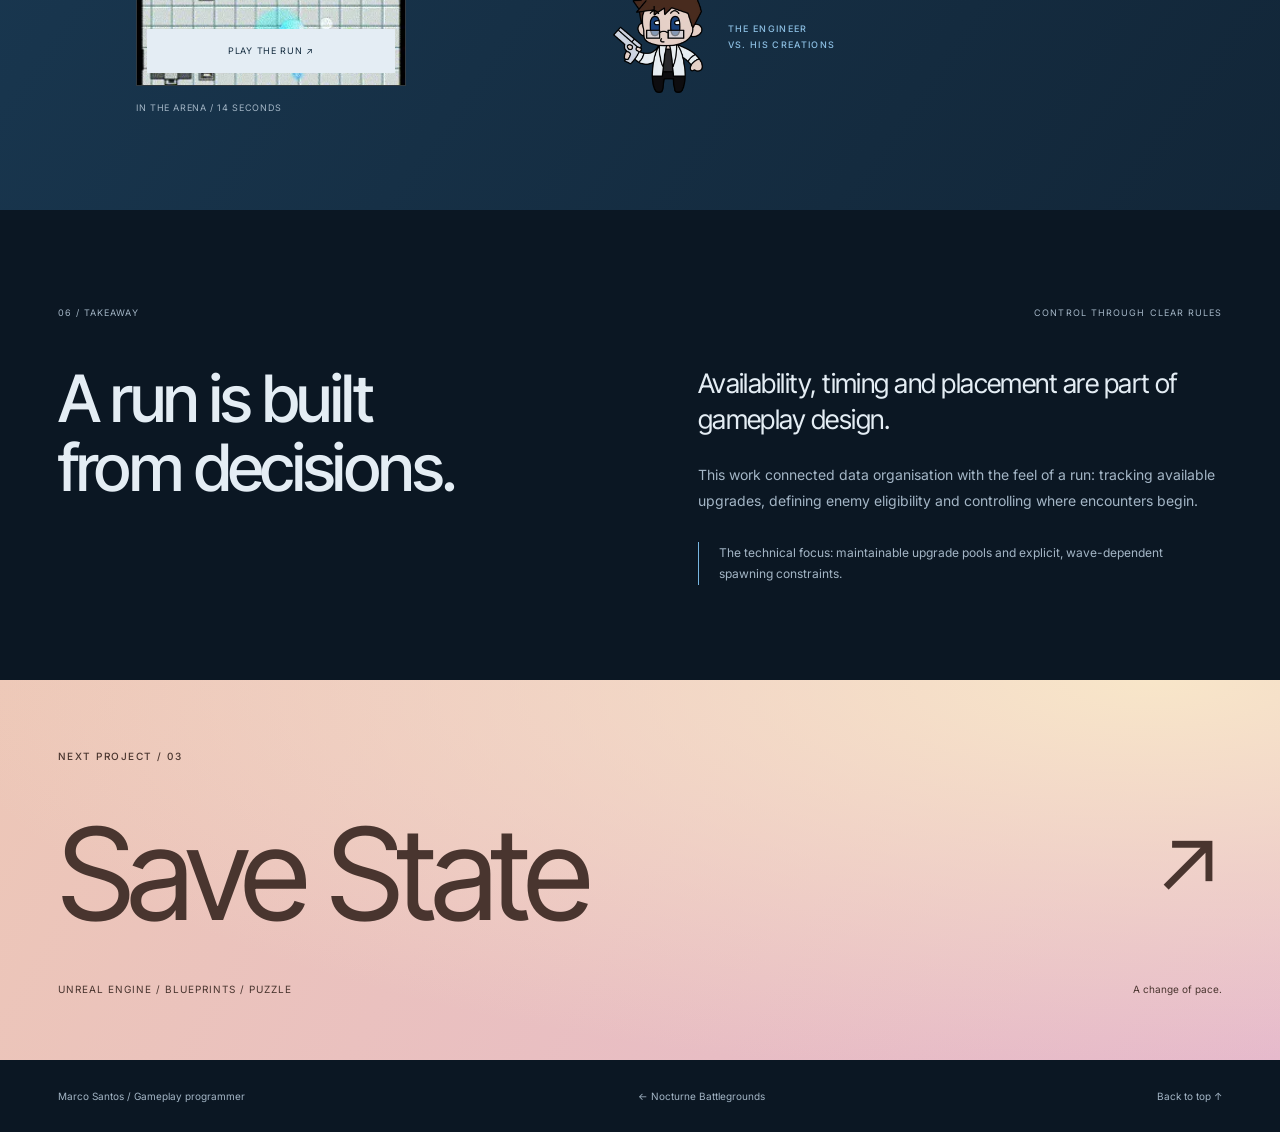
==== commit 330698de: "Portfolio Update V2" ====
--- a/cyber.html
+++ b/cyber.html
@@ -1,497 +1,50 @@
-<!DOCTYPE html>
-<html lang="pt">
+<!doctype html>
+<html lang="en">
 <head>
-    <meta charset="UTF-8">
-    <meta name="viewport" content="width=device-width, initial-scale=1.0">
-    <title>Project Detail | Gameplay Programmer</title>
-    
-    <link rel="preconnect" href="https://fonts.googleapis.com">
-    <link href="https://fonts.googleapis.com/css2?family=Inter:wght@900&family=JetBrains+Mono:wght@400;700&display=swap" rel="stylesheet">
-    
-    <script src="https://cdnjs.cloudflare.com/ajax/libs/gsap/3.12.2/gsap.min.js"></script>
-    <script src="https://cdnjs.cloudflare.com/ajax/libs/gsap/3.12.2/ScrollTrigger.min.js"></script>
+  <meta charset="utf-8"><meta name="viewport" content="width=device-width,initial-scale=1">
+  <title>Cyber Engineer — Marco Santos</title>
+  <meta name="description" content="Gameplay programming in Cyber Engineer: upgrade selection, enemy wave configuration and controlled spawning in Unity and C#.">
+  <meta name="theme-color" content="#0b1723">
+  <link rel="stylesheet" href="assets/css/tokens.css"><link rel="stylesheet" href="assets/css/base.css"><link rel="stylesheet" href="assets/css/cyber-case.css">
+  <script src="assets/js/case-media.js" defer></script>
+<link rel="stylesheet" href="assets/css/polish.css"><script src="assets/js/polish.js" defer></script>
+</head>
+<body class="cyber-case">
+  <a class="skip-link" href="#main">Skip to content</a>
+  <header class="ce-header"><a class="ce-wordmark" href="index.html" aria-label="Marco Santos, homepage">MS <span>Marco Santos</span></a><nav aria-label="Project navigation"><a href="index.html#work">All work</a><a href="#upgrades">The systems</a><a href="index.html#contact">Contact</a></nav></header>
+  <main id="main">
+    <section class="ce-hero" aria-labelledby="cyber-title">
+      <div class="ce-label"><span>Selected project / 02</span><span>Unity / C# / Action roguelike</span></div>
+      <div class="ce-hero-grid"><div class="ce-hero-copy"><p class="eyebrow">Gameplay programmer</p><h1 id="cyber-title">CYBER<br><span>ENGINEER</span></h1><p class="ce-hero-intro">Fight your own creations.<br>Build the strength to survive them.</p><a class="text-link" href="#overview">Inside the project <span aria-hidden="true">↓</span></a></div>
+      <div class="ce-hero-sequence" aria-label="Three moments from Cyber Engineer"><figure class="ce-hero-detail"><img src="assets/media/cyber-case/upgrades-1.webp" width="240" height="426" alt="Three upgrade choices presented to the player" decoding="async"><figcaption>01 / Choose</figcaption></figure><figure class="ce-hero-main"><img src="assets/media/cyber-case/arena-1.webp" width="240" height="426" fetchpriority="high" alt="The engineer fighting in a top-down arena" decoding="async"><figcaption>02 / Fight</figcaption></figure><figure class="ce-hero-detail"><img src="assets/media/cyber-case/waves-1.webp" width="240" height="426" alt="Enemy encounters in the arena" decoding="async"><figcaption>03 / Adapt</figcaption></figure></div></div>
+      <div class="ce-hero-base"><span>Progression systems / Enemy spawning</span><span>Portrait gameplay · Three perspectives</span></div>
+    </section>
+    <section class="ce-overview ce-section" id="overview" aria-labelledby="overview-title">
+      <div class="ce-label"><span>01 / Context</span><span>The engineer becomes the target</span></div>
+      <div class="ce-overview-grid"><h2 id="overview-title">Outbuild<br>the opposition.</h2><div><p class="ce-lead">A top-down action roguelike about an engineer fighting his own creations.</p><p class="ce-body-copy">My role was to build the systems that shape the run: upgrades that change the player's capabilities, and enemy spawning that controls the pressure across 20 waves.</p><dl class="ce-facts"><div><dt>Role</dt><dd>Gameplay programmer</dd></div><div><dt>Engine / language</dt><dd>Unity / C#</dd></div><div><dt>Genre</dt><dd>Action roguelike</dd></div><div><dt>Status</dt><dd>Released</dd></div></dl></div></div>
+    </section>
+    <section class="ce-contributions ce-section" aria-labelledby="contributions-title"><div class="ce-label"><span>02 / Contributions</span><span>Two sides of the encounter</span></div><h2 id="contributions-title">Build the character.<br>Shape the pressure.</h2><div class="ce-contribution-lines"><a href="#upgrades"><span class="ce-index">01</span><span><strong>Upgrade selection</strong><small>Character, weapon and gadget progression.</small></span><span aria-hidden="true">↗</span></a><a href="#waves"><span class="ce-index">02</span><span><strong>Wave & spawn control</strong><small>Enemy types, population limits and spawn placement.</small></span><span aria-hidden="true">↗</span></a></div></section>
 
-    <style>
-        /* --- 1. VARIÁVEIS DO PROJETO (SÓ MUDAS ISTO AQUI) --- */
-        :root {
-            /* MUDAR ESTA COR EM CADA FICHEIRO */
-            --project-color: rgba(7, 115, 205, 1); /* Vermelho para Nocturne */
-            --project-glow: rgba(15, 75, 124, 1);
-        }
+    <section class="ce-upgrades ce-section" id="upgrades" aria-labelledby="upgrades-title">
+      <div class="ce-label"><span>03 / Progression system</span><span>One level. Three directions.</span></div>
+      <div class="ce-upgrade-layout"><div class="ce-upgrade-copy"><h2 id="upgrades-title">Make the next<br>choice count.</h2><p class="ce-lead">Every level-up presents three upgrade cards: Character, Weapon and Gadgets.</p><p class="ce-body-copy">I organised the upgrades in a main array, with auxiliary lists tracking what remains available in each class and type.</p><div class="ce-class-list"><div><span>01</span><h3>Character</h3></div><div><span>02</span><h3>Weapon</h3></div><div><span>03</span><h3>Gadgets</h3></div></div><p class="ce-margin-note">The underlying task is availability: keeping the presented choices in step with the upgrades still in the pool.</p></div>
+      <div class="ce-upgrade-media"><figure class="ce-film"><div class="ce-film-stage"><video controls muted playsinline preload="none" poster="assets/media/cyber-case/upgrades-1.webp" data-clip="assets/media/cyber-case/upgrades.mp4" aria-label="Cyber Engineer upgrade selection gameplay"></video><button class="case-play" hidden type="button" aria-label="Play upgrade selection gameplay">Play selection ↗</button></div><figcaption>Upgrade selection / 13 seconds</figcaption></figure><figure class="ce-detail-frame"><img src="assets/media/cyber-case/upgrades-6.webp" width="240" height="426" loading="lazy" alt="A later moment from the upgrade gameplay capture" decoding="async"><figcaption>After the choice / Back in play</figcaption></figure></div></div>
+      <div class="ce-upgrade-system" aria-labelledby="upgrade-flow-title"><div class="ce-system-heading"><h3 id="upgrade-flow-title">Behind the three choices</h3><p>An outline of the data organisation.</p></div><ol class="ce-pool-flow"><li><span>01 / Source</span><strong>Main upgrade array</strong><p>The collection of possible upgrades.</p></li><li><span>02 / Availability</span><strong>Lists by class & type</strong><p>Track which upgrades remain available.</p></li><li><span>03 / Presentation</span><strong>Level-up choices</strong><p>Present the three upgrade classes to the player.</p></li></ol></div>
+    </section>
 
-        /* --- 2. BASE --- */
-        body {
-            margin: 0; padding: 0;
-            background-color: #050505;
-            color: white;
-            font-family: 'Inter', sans-serif;
-            overflow-x: hidden;
-            cursor: none;
-        }
+    <section class="ce-waves ce-section" id="waves" aria-labelledby="waves-title">
+      <div class="ce-label"><span>04 / Encounter system</span><span>Wave configuration / Spawn rules</span></div>
+      <div class="ce-wave-heading"><div><span class="ce-wave-number">20</span><span class="eyebrow">Waves to shape</span></div><div><h2 id="waves-title">Pressure,<br>with parameters.</h2><p class="ce-body-copy">I built a method that updates the current wave settings: which enemy types can appear, which are excluded and how many of each type are allowed.</p></div></div>
+      <div class="ce-wave-range" aria-label="Progression from wave 1 through wave 20"><span>Wave 01</span><div aria-hidden="true"><i></i><i></i><i></i><i></i><i></i><i></i><i></i><i></i><i></i><i></i><i></i><i></i><i></i><i></i><i></i><i></i><i></i><i></i><i></i><i></i></div><span>Wave 20</span></div>
+      <div class="ce-spawn-layout"><div><p class="eyebrow">A spawn has to satisfy three constraints</p><ol class="ce-spawn-rules"><li><span>01</span><div><h3>The right enemy</h3><p>Include or exclude enemy types according to the current wave.</p></div></li><li><span>02</span><div><h3>Within the limit</h3><p>Apply maximum population limits per enemy type.</p></div></li><li><span>03</span><div><h3>A valid position</h3><p>Calculate the spawn relative to the player, at a safe distance and within the allowed zone.</p></div></li></ol></div><figure class="ce-film"><div class="ce-film-stage"><video controls muted playsinline preload="none" poster="assets/media/cyber-case/waves-1.webp" data-clip="assets/media/cyber-case/waves.mp4" aria-label="Cyber Engineer enemy encounter gameplay"></video><button class="case-play" hidden type="button" aria-label="Play enemy encounter gameplay">Play encounter ↗</button></div><figcaption>Enemy encounters / 15 seconds</figcaption></figure></div>
+    </section>
 
-        ::-webkit-scrollbar { width: 8px; }
-        ::-webkit-scrollbar-track { background: #000; }
-        ::-webkit-scrollbar-thumb { background: #333; border-radius: 4px; }
-        ::-webkit-scrollbar-thumb:hover { background: var(--project-color); }
+    <section class="ce-gameplay ce-section" aria-labelledby="gameplay-title"><div class="ce-label"><span>05 / Back to the run</span><span>Choice → Combat → Next wave</span></div><div class="ce-run-layout"><figure class="ce-film"><div class="ce-film-stage"><video controls muted playsinline preload="none" poster="assets/media/cyber-case/arena-1.webp" data-clip="assets/media/cyber-case/arena.mp4" aria-label="Cyber Engineer top-down arena gameplay"></video><button class="case-play" hidden type="button" aria-label="Play arena gameplay">Play the run ↗</button></div><figcaption>In the arena / 14 seconds</figcaption></figure><div class="ce-run-copy"><h2 id="gameplay-title">The systems meet<br>in the arena.</h2><p class="ce-lead">Progression changes what the player can do. Spawning changes what they have to deal with.</p><p class="ce-body-copy">The two systems serve the same encounter: player choices on one side, controlled enemy variety and placement on the other.</p><div class="ce-character"><img src="assets/media/cyber-case/engineer.webp" width="320" height="398" loading="lazy" alt="Cyber Engineer character illustration" decoding="async"><p class="eyebrow">The engineer<br>vs. his creations</p></div></div></div></section>
 
-        /* --- 3. UI COMUM (Cursor & Loading) --- */
-        .cursor-dot, .cursor-outline {
-            position: fixed; top: 0; left: 0; transform: translate(-50%, -50%);
-            pointer-events: none; z-index: 9999; border-radius: 50%; mix-blend-mode: difference;
-        }
-        .cursor-dot { width: 8px; height: 8px; background: var(--project-color); }
-        .cursor-outline { width: 40px; height: 40px; border: 1px solid var(--project-color); transition: 0.2s; }
-        
-        .loading-screen {
-            position: fixed; top: 0; left: 0; width: 100%; height: 100%;
-            background: #000; z-index: 9999; display: flex; align-items: center; justify-content: center;
-        }
-        .loading-bar { width: 0%; height: 2px; background: var(--project-color); box-shadow: 0 0 15px var(--project-color); }
-
-        /* --- 4. HERO SECTION --- */
-        .project-hero {
-            height: 80vh; width: 100%; position: relative;
-            display: flex; flex-direction: column; justify-content: center; align-items: center;
-            border-bottom: 1px solid #222; overflow: hidden;
-        }
-
-        /* Imagem de Fundo com Blur */
-        .hero-bg {
-            position: absolute; top: 0; left: 0; width: 100%; height: 100%;
-            /* AQUI METES A IMAGEM DO PROJETO */
-            background-image: url('caminho/para/imagem_nocturne.jpg'); 
-            background-size: cover; background-position: center;
-            opacity: 0.3; filter: blur(10px) grayscale(50%); z-index: 0;
-        }
-
-        .back-btn {
-            position: absolute; top: 40px; left: 40px; z-index: 20;
-            font-family: 'JetBrains Mono', monospace; text-decoration: none;
-            color: #888; font-size: 0.9rem; border: 1px solid #333; padding: 10px 20px;
-            background: rgba(0,0,0,0.8); transition: 0.3s;
-        }
-        .back-btn:hover { color: var(--project-color); border-color: var(--project-color); }
-
-        .hero-content {
-            z-index: 2; text-align: center;
-        }
-
-        .project-title {
-            font-size: 8vw; line-height: 0.9; text-transform: uppercase; margin: 0;
-            text-shadow: 0 0 50px var(--project-glow);
-        }
-
-        .project-meta {
-            font-family: 'JetBrains Mono', monospace; color: var(--project-color);
-            margin-top: 20px; letter-spacing: 4px; font-size: 1rem;
-        }
-
-        /* --- 5. GRID DE DADOS (STATS) --- */
-        .stats-grid {
-            display: grid; grid-template-columns: repeat(auto-fit, minmax(200px, 1fr));
-            gap: 1px; background: #222; border-bottom: 1px solid #222;
-        }
-        .stat-item {
-            background: #000; padding: 40px 20px; text-align: center;
-        }
-        .stat-label {
-            font-family: 'JetBrains Mono', monospace; font-size: 0.8rem; color: #666; margin-bottom: 10px;
-        }
-        .stat-value {
-            font-family: 'Inter', sans-serif; font-weight: bold; font-size: 1.2rem; color: white;
-        }
-
-        /* --- 6. CONTEÚDO PRINCIPAL --- */
-        .content-wrapper {
-            max-width: 900px; margin: 100px auto; padding: 0 20px;
-        }
-
-        .section-title {
-            font-family: 'JetBrains Mono', monospace; color: var(--project-color);
-            font-size: 1.5rem; margin-bottom: 30px; border-left: 3px solid var(--project-color);
-            padding-left: 20px; display: flex; align-items: center; gap: 10px;
-        }
-        
-        .text-block {
-            font-size: 1.1rem; line-height: 1.6; color: #ccc; margin-bottom: 60px;
-        }
-
-        /* CODE BLOCK (Estilo VS Code) */
-        .code-block {
-            background: #111; border: 1px solid #333; border-radius: 8px; padding: 20px;
-            font-family: 'JetBrains Mono', monospace; font-size: 0.9rem; color: #ddd;
-            overflow-x: auto; margin-bottom: 60px; position: relative;
-        }
-        .code-header {
-            position: absolute; top: 0; left: 0; width: 100%; background: #1a1a1a;
-            padding: 5px 15px; font-size: 0.7rem; color: #666; border-bottom: 1px solid #333;
-            box-sizing: border-box;
-        }
-        .code-content { margin-top: 25px; line-height: 1.5; }
-        .keyword { color: #c678dd; } /* Roxo */
-        .function { color: #61afef; } /* Azul */
-        .string { color: #98c379; } /* Verde */
-        .comment { color: #5c6370; font-style: italic; }
-
-        /* IMAGEM NO MEIO DO TEXTO */
-        .project-img {
-            width: 100%; border-radius: 10px; margin-bottom: 60px;
-            border: 1px solid #333;
-        }
-
-        /* --- 7. FOOTER --- */
-        .next-project {
-            height: 40vh; display: flex; justify-content: center; align-items: center;
-            background: #080808; border-top: 1px solid #222; text-decoration: none;
-            transition: 0.3s;
-        }
-        .next-project:hover { background: #111; }
-        .next-label {
-            font-family: 'JetBrains Mono', monospace; color: #666; font-size: 1rem; margin-bottom: 10px;
-        }
-        .next-title {
-            font-size: 4rem; color: white; margin: 0; text-transform: uppercase;
-            transition: 0.3s;
-        }
-        .next-project:hover .next-title { color: var(--project-color); text-shadow: 0 0 30px var(--project-glow); }
-
-.media-grid {
-            display: grid;
-            grid-template-columns: 1fr 1fr; /* Duas colunas iguais */
-            gap: 20px; /* Espaço entre os vídeos */
-            margin-bottom: 60px;
-        }
-
-        /* --- VIDEOS PEQUENOS (Grid) --- */
-        .project-video {
-            width: 100%;
-            height: auto;
-            border-radius: 10px;
-            border: 1px solid #333;
-            display: block; 
-            cursor: pointer; /* Mostra que é clicável */
-            transition: transform 0.3s ease, border-color 0.3s ease;
-        }
-        .project-video:hover {
-            transform: scale(1.02); /* Pequeno zoom ao passar o rato */
-            border-color: var(--project-color);
-            box-shadow: 0 0 20px var(--project-glow);
-        }
-
-        /* --- LIGHTBOX (O Popup Gigante) --- */
-        .video-lightbox {
-            position: fixed; top: 0; left: 0; width: 100%; height: 100%;
-            z-index: 10000; /* Fica por cima de TUDO */
-            display: flex; justify-content: center; align-items: center;
-            opacity: 0; pointer-events: none; /* Escondido inicialmente */
-            transition: opacity 0.3s ease;
-        }
-
-        /* Quando ativamos a classe 'active', ele aparece */
-        .video-lightbox.active { opacity: 1; pointer-events: all; }
-
-        .lightbox-bg {
-            position: absolute; top: 0; left: 0; width: 100%; height: 100%;
-            background: rgba(0, 0, 0, 0.9); /* Fundo quase preto */
-            backdrop-filter: blur(5px);
-        }
-
-        .lightbox-content {
-            position: relative; z-index: 10001; width: 80%; max-width: 1200px;
-            display: flex; flex-direction: column; align-items: flex-end; gap: 10px;
-        }
-
-        .lightbox-player {
-            width: 100%; height: auto;
-            border: 1px solid var(--project-color);
-            border-radius: 8px;
-            box-shadow: 0 0 50px rgba(0,0,0,0.8);
-        }
-
-        .lightbox-close {
-            font-family: 'JetBrains Mono', monospace; color: #666; cursor: pointer;
-            font-size: 0.9rem; transition: 0.3s;
-        }
-        .lightbox-close:hover { color: var(--project-color); }
-
-        /* Estilo para a Imagem dentro do Lightbox */
-        .lightbox-image {
-            width: 100%; height: auto;
-            max-height: 80vh; /* Para não sair do ecrã */
-            object-fit: contain;
-            border: 1px solid var(--project-color);
-            border-radius: 8px;
-            box-shadow: 0 0 50px rgba(0,0,0,0.8);
-        }
-
-        /* --- CORREÇÃO FINAL DO CURSOR NO LIGHTBOX --- */
-        
-        /* Quando o body tem a classe 'lightbox-active' (lightbox aberto) */
-        body.lightbox-active .cursor-dot,
-        body.lightbox-active .cursor-outline {
-            /* 1. Desliga o modo que o torna invisível no preto */
-            mix-blend-mode: normal !important; 
-            
-            /* 2. Força a cor Ciano brilhante para se ver bem */
-            background: #00a2ff !important;
-            border-color: #155183 !important;
-            box-shadow: 0 0 20px #00f0ff; /* Um brilhozinho extra */
-
-            /* 3. Z-Index máximo possível num browser (para ter a certeza absoluta) */
-            z-index: 2147483647 !important; 
-        }
-
-        /* =========================================
-           MOBILE FIXES (Tudo o que é < 768px)
-           ========================================= */
-        @media (max-width: 768px) {
-            
-            /* 1. MATA O CURSOR PERSONALIZADO (Telemóvel não tem rato) */
-            .cursor-dot, .cursor-outline { display: none !important; }
-            * { cursor: auto !important; }
-            
-            /* 2. AJUSTA O HERO (TEXTO E BONECO) */
-            .hero-title {
-                font-size: 15vw !important; /* Texto mais pequeno */
-                top: 30% !important; /* Sobe o texto para não ficar atrás do boneco */
-                width: 90%;
-                left: 5%;
-                transform: none !important; /* Remove transformações complexas */
-                text-align: center;
-            }
-
-            .role-badge {
-                bottom: 15% !important; /* Sobe a badge */
-                font-size: 0.8rem;
-                padding: 8px 16px;
-            }
-
-            .character-container {
-                right: -30% !important; /* Empurra o boneco para a direita */
-                width: 120% !important; /* Aumenta para ocupar o fundo */
-                opacity: 0.6; /* Um pouco mais transparente para ler o texto */
-            }
-
-            /* 3. PROJETOS (AJUSTA OS CARTÕES PARA O TAMANHO DO ECRÃ) */
-            .game-card {
-                width: 85vw !important; /* Cartão ocupa 85% da largura do telemóvel */
-                height: 60vh !important; /* Menos alto */
-                margin-right: 15px; /* Menos espaço entre cartões */
-            }
-            
-            .game-info h2 { font-size: 2rem; } /* Título do jogo mais pequeno */
-
-            /* 4. PÁGINAS DE PROJETO (VIDEO CLIPS E TEXTO) */
-            .content-wrapper {
-                width: 90% !important;
-                padding: 20px 0;
-            }
-            
-            .text-block { font-size: 1rem; }
-
-            /* Mete os vídeos um em cima do outro em vez de lado a lado */
-            .media-grid {
-                grid-template-columns: 1fr !important; 
-            }
-
-            /* 5. LIGHTBOX (ZOOM) */
-            .lightbox-content {
-                width: 95% !important;
-            }
-            .lightbox-close {
-                padding: 15px; /* Área de toque maior para o dedo */
-                font-size: 1.2rem;
-            }
-            
-            /* 6. FOOTER (JÁ TINHAS, MAS REFORÇO AQUI) */
-            .about-container {
-                flex-direction: column !important;
-                gap: 30px;
-            }
-            .about-image-wrapper { width: 150px; height: 150px; }
-            
-            /* 7. GERAL */
-            body { overflow-x: hidden; } /* Impede o site de "abanar" para os lados */
-        }
-
-    </style>
-</head>
-<body>
-
-    <div class="loading-screen"><div class="loading-bar"></div></div>
-    <div class="cursor-dot"></div><div class="cursor-outline"></div>
-
-    <div class="project-hero">
-        <div class="hero-bg"></div> <a href="index.html" class="back-btn"> < RETURN TO BASE</a>
-        
-        <div class="hero-content">
-            <h1 class="project-title">CYBER<br>ENGINEER</h1>
-            <div class="project-meta">MISSION 02 // UNITY</div>
-        </div>
-    </div>
-
-    <div class="stats-grid">
-        <div class="stat-item">
-            <div class="stat-label">ROLE</div>
-            <div class="stat-value">Gameplay Programmer</div>
-        </div>
-        <div class="stat-item">
-            <div class="stat-label">ENGINE</div>
-            <div class="stat-value">Unity</div>
-        </div>
-        <div class="stat-item">
-            <div class="stat-label">LANGUAGE</div>
-            <div class="stat-value">C#</div>
-        </div>
-        <div class="stat-item">
-            <div class="stat-label">STATUS</div>
-            <div class="stat-value">Released</div>
-        </div>
-    </div>
-
-    <div class="content-wrapper">
-        
-        <div class="section-title">01. OVERVIEW</div>
-        <div class="text-block">
-            Cyber Engineer is a action roguelike top-down where players control a Engineer who must fight his own creations.
-            My main responsibility was implementing the <strong>Upgrade System</strong> and <strong> Spawn Multiple Enemy AI</strong>
-            to ensure a balanced and engaging gameplay experience.     
-        </div>
-
-        <div class="media-grid">
-            <img src="CyberEngineer/CyberEngineer (3).gif" class="project-video" alt="Gameplay Clip 1">
-            
-            <img src="CyberEngineer/CyberEngineer (4).gif" class="project-video" alt="Gameplay Clip 2">
-        </div>
-
-        <div class="section-title">02. TECHNICAL CHALLENGE: UPGRADE SYSTEM</div>
-        <div class="text-block">
-            Implemented a system where, whenever the player levels up, three cards appear, each representing a different upgrade class. 
-            The available classes are: Character, Weapon and Gadgets. I organized all the upgrades in a main array and used auxiliary lists to control the 
-            upgrades still available in each class and type.
-        </div>
-
-                <div class="section-title">02. TECHNICAL CHALLENGE: SPAWN MULTIPLE ENEMY AI</div>
-        <div class="text-block">
-            Implemented a system where, over 20 waves, only specific enemy types appear in certain phases.
-            I created a dedicated method to update the current wave settings, where I define which enemies should be included or excluded based on the wave.
-            The logic uses simple conditions to decide what enemy type to spawn, and also sets maximum limits per type, ensuring diversity and difficulty control. 
-            The spawn location is calculated based on the player's position, but always within a safe distance and within the allowed zone.
-        </div>
-
-<div class="code-block">
-            <div class="code-header">UpgradeSystem.c#</div>
-            
-            <div class="code-content" style="white-space: pre-wrap;">
-<span class="keyword">public class Upgrades :</span>(<span class="function">MonoBehaviour</span>(I, E)
-    <span class="comment">-- Calls the Upgrade's when max Xp</span>
-    <span class="keyword">public void</span> CharacterUpgradeChosen(string CharacterUpgrade_chosen) 
-        <span class="keyword">if</span> (CharacterUpgrade_chosen == "BeefCake") 
-            characterController_script.maxHealth = <span class="function">(int)</span>(<span class="string">(maxHealth * 1.30f)</span>)
-            <span class="function">RemoveUniqueCharacterUpgrades()</span>
-            <span class="function">UnpauseGame()</span> 
-            </div>
-        </div>
-
-    </div> <a href="savestate.html" class="next-project">
-        <div style="text-align: center;">
-            <div class="next-label">NEXT MISSION</div>
-            <h2 class="next-title">SAVE STATE. ></h2>
-        </div>
-    </a>
-
-    <div class="video-lightbox">
-        <div class="lightbox-bg"></div>
-        <div class="lightbox-content">
-            <video class="lightbox-player" controls autoplay style="display: none;">
-                <source src="" type="video/mp4">
-            </video>
-            
-            <img class="lightbox-image" src="" alt="Zoom" style="display: none;">
-            
-            <div class="lightbox-close">CLOSE FEED [X]</div>
-        </div>
-    </div>
-
-    <script>
-        gsap.registerPlugin(ScrollTrigger);
-
-        // LOADING
-        const loadingBar = document.querySelector('.loading-bar');
-        const loadingScreen = document.querySelector('.loading-screen');
-        gsap.to(loadingBar, { width: "100%", duration: 1, ease: "power2.inOut", onComplete: () => {
-            gsap.to(loadingScreen, { opacity: 0, duration: 0.5, onComplete: () => loadingScreen.remove() });
-        }});
-
-        // CURSOR
-        const cursorDot = document.querySelector('.cursor-dot');
-        const cursorOutline = document.querySelector('.cursor-outline');
-        window.addEventListener("mousemove", (e) => {
-            cursorDot.style.left = `${e.clientX}px`;
-            cursorDot.style.top = `${e.clientY}px`;
-            cursorOutline.animate({ left: `${e.clientX}px`, top: `${e.clientY}px` }, { duration: 500, fill: "forwards" });
-        });
-
-        // ANIMATIONS
-        gsap.from(".project-title", { y: 100, opacity: 0, duration: 1, delay: 0.5 });
-        gsap.from(".stat-item", { y: 20, opacity: 0, duration: 0.5, stagger: 0.1, delay: 0.8 });
-        
-        gsap.utils.toArray(".section-title").forEach(title => {
-            gsap.from(title, {
-                scrollTrigger: { trigger: title, start: "top 80%" },
-                x: -50, opacity: 0, duration: 0.8
-            });
-        });
-
-// --- LIGHTBOX INTELIGENTE (GIF + MP4) ---
-        const lightbox = document.querySelector('.video-lightbox');
-        const lightboxPlayer = document.querySelector('.lightbox-player'); // O elemento <video>
-        const lightboxImage = document.querySelector('.lightbox-image');   // O elemento <img>
-        const lightboxBg = document.querySelector('.lightbox-bg');
-        const lightboxClose = document.querySelector('.lightbox-close');
-        
-        // Seleciona tudo o que tiver a classe .project-video (seja img ou video)
-        const gridItems = document.querySelectorAll('.project-video');
-
-        gridItems.forEach(item => {
-            item.addEventListener('click', function() {
-                const isVideo = this.tagName === 'VIDEO'; // Verifica se é vídeo
-                
-                // Limpa os displays anteriores
-                lightboxPlayer.style.display = "none";
-                lightboxImage.style.display = "none";
-                lightbox.classList.add('active');
-
-
-                document.body.classList.add('lightbox-active');
-
-                if (isVideo) {
-                    // SE FOR VÍDEO (.mp4)
-                    const source = this.querySelector('source').src;
-                    lightboxPlayer.src = source;
-                    lightboxPlayer.style.display = "block";
-                    lightboxPlayer.muted = false; 
-                    lightboxPlayer.play();
-                } else {
-                    // SE FOR IMAGEM (.gif, .jpg)
-                    const source = this.src;
-                    lightboxImage.src = source;
-                    lightboxImage.style.display = "block";
-                }
-            });
-        });
-
-        function closeLightbox() {
-            lightbox.classList.remove('active');
-            // Pausa o vídeo se estiver a tocar
-            document.body.classList.remove('lightbox-active');
-            lightboxPlayer.pause();
-            lightboxPlayer.src = "";
-            lightboxImage.src = "";
-        }
-
-        lightboxBg.addEventListener('click', closeLightbox);
-        lightboxClose.addEventListener('click', closeLightbox);
-    </script>
+    <section class="ce-takeaway ce-section" aria-labelledby="takeaway-title"><div class="ce-label"><span>06 / Takeaway</span><span>Control through clear rules</span></div><div class="ce-takeaway-grid"><h2 id="takeaway-title">A run is built<br>from decisions.</h2><div><p class="ce-lead">Availability, timing and placement are part of gameplay design.</p><p class="ce-body-copy">This work connected data organisation with the feel of a run: tracking available upgrades, defining enemy eligibility and controlling where encounters begin.</p><p class="ce-margin-note">The technical focus: maintainable upgrade pools and explicit, wave-dependent spawning constraints.</p></div></div></section>
+    <a href="savestate.html" class="ce-next"><span class="eyebrow">Next project / 03</span><span class="ce-next-title">Save State <span aria-hidden="true">↗</span></span><span class="ce-next-bottom"><span>Unreal Engine / Blueprints / Puzzle</span><span>A change of pace.</span></span></a>
+  </main>
+  <footer class="ce-footer"><a href="index.html">Marco Santos / Gameplay programmer</a><a href="nocturne.html">← Nocturne Battlegrounds</a><a href="#main">Back to top ↑</a></footer>
+  <noscript><style>.ce-film-stage video { display:none; }.ce-film-stage::before { content:'Gameplay poster — enable JavaScript to play'; display:block; padding:150% 12px 15px; background:center/cover url('assets/media/cyber-case/arena-1.webp'); color:white; }.ce-upgrades .ce-film-stage::before { background-image:url('assets/media/cyber-case/upgrades-1.webp'); }.ce-waves .ce-film-stage::before { background-image:url('assets/media/cyber-case/waves-1.webp'); }</style></noscript>
 </body>
-</html>+</html>
--- a/assets/css/tokens.css
+++ b/assets/css/tokens.css
@@ -0,0 +1,12 @@
+:root {
+  --ink: #151515;
+  --paper: #eeeae2;
+  --background: #111110;
+  --muted: #aaa9a2;
+  --line: rgba(238,234,226,.23);
+  --display: 'Inter Tight', Arial, sans-serif;
+  --sans: 'Inter', Arial, sans-serif;
+  --gutter: clamp(24px, 4.5vw, 88px);
+  --header-height: 76px;
+  --ease: cubic-bezier(.22, 1, .36, 1);
+}
--- a/assets/css/base.css
+++ b/assets/css/base.css
@@ -0,0 +1,24 @@
+@import url('https://fonts.googleapis.com/css2?family=Inter+Tight:wght@400;500;600&family=Inter:wght@400;450;500;600&display=swap');
+* { box-sizing: border-box; }
+html { scroll-behavior: smooth; scroll-padding-top: calc(var(--header-height) + 24px); }
+body { margin: 0; background: var(--background); color: var(--paper); font-family: var(--sans); font-size: 15px; -webkit-font-smoothing: antialiased; }
+::selection { background: #e7d5bb; color: #111; }
+a { color: inherit; text-decoration: none; }
+button { font: inherit; color: inherit; cursor: pointer; }
+button, a { -webkit-tap-highlight-color: transparent; }
+:focus-visible { outline: 2px solid currentColor; outline-offset: 7px; }
+img, video { display: block; max-width: 100%; }
+button { border: 0; }
+h1,h2,h3,p,figure { margin: 0; }
+button:disabled { cursor: default; opacity: .35; }
+.skip-link { position: fixed; top: -100px; left: 24px; padding: 16px; background: var(--paper); color: var(--ink); z-index: 100; }
+.skip-link:focus { top: 12px; }
+.eyebrow { font-size: 10px; font-weight: 500; letter-spacing: .15em; text-transform: uppercase; line-height: 1.7; }
+.text-link { display: inline-flex; align-items: center; justify-content: space-between; gap: 38px; padding: 14px 0; border-bottom: 1px solid currentColor; font-size: 11px; text-transform: uppercase; letter-spacing: .12em; }
+.text-link span { transition: transform .3s var(--ease); font-size: 20px; }
+.text-link:hover span { transform: translate(4px,-3px); }
+.sr-only { position: absolute; width: 1px; height: 1px; padding: 0; margin: -1px; overflow: hidden; clip-path: inset(50%); white-space: nowrap; border: 0; }
+@media (prefers-reduced-motion: reduce) {
+  html { scroll-behavior: auto !important; }
+  *, *::before, *::after { animation: none !important; transition: none !important; }
+}
--- a/assets/css/cyber-case.css
+++ b/assets/css/cyber-case.css
@@ -0,0 +1,164 @@
+/* Cyber's portrait compositions and precise blue system, independent of Nocturne. */
+.cyber-case { --background:#0b1723; --paper:#e4edf4; --muted:#a4b6c6; --line:#a0c7e330; background:var(--background); }
+.ce-header { display:flex; align-items:center; justify-content:space-between; height:76px; padding:0 var(--gutter); border-bottom:1px solid var(--line); }
+.ce-wordmark { font-size:13px; }
+.ce-wordmark span { font-size:10px; color:var(--muted); margin-left:12px; }
+.ce-header nav { display:flex; gap:35px; }
+.ce-header nav a { font-size:9px; text-transform:uppercase; letter-spacing:.1em; padding:12px 0; }
+.ce-header a:hover,.ce-footer a:hover { text-decoration:underline; text-underline-offset:5px; }
+.ce-label { display:flex; justify-content:space-between; gap:25px; color:var(--muted); font-size:9px; text-transform:uppercase; letter-spacing:.12em; line-height:1.7; margin-bottom:45px; }
+.ce-hero { padding:30px var(--gutter); min-height:calc(100svh - 76px); background:radial-gradient(ellipse at 85% 30%,#214c6c,transparent 65%); display:flex; flex-direction:column; }
+.ce-hero-grid { display:grid; grid-template-columns:1fr 1.1fr; gap:4vw; align-items:center; flex:1; padding:30px 0 50px; }
+.ce-hero-copy > .eyebrow { color:#86bce2; margin-bottom:25px; }
+.ce-hero h1 { font-family:var(--display); font-size:clamp(64px,7.9vw,135px); line-height:.91; letter-spacing:-.04em; font-weight:500; }
+.ce-hero h1 span { color:#89bde3; }
+.ce-hero-intro { font-size:16px; line-height:1.65; margin-top:30px; }
+.ce-hero-copy > .text-link { margin-top:30px; font-size:10px; }
+.ce-hero-sequence { display:grid; grid-template-columns:.72fr 1fr .72fr; gap:14px; align-items:center; }
+.ce-hero-sequence img { width:100%; height:auto; border:1px solid #adcce64a; box-shadow:0 20px 45px #0003; }
+.ce-hero-sequence .ce-hero-detail:first-child { transform:translateY(-60px); }
+.ce-hero-sequence .ce-hero-detail:last-child { transform:translateY(60px); }
+.ce-hero-sequence figcaption { font-size:8px; text-transform:uppercase; letter-spacing:.08em; color:var(--muted); margin-top:12px; }
+.ce-hero-base { display:flex; justify-content:space-between; gap:20px; border-top:1px solid var(--line); padding-top:22px; color:var(--muted); font-size:9px; text-transform:uppercase; letter-spacing:.1em; }
+.ce-section { padding:95px var(--gutter); }
+.cyber-case h2 { font-family:var(--display); font-size:clamp(40px,5.1vw,82px); font-weight:500; letter-spacing:-.04em; line-height:1.05; }
+.ce-lead { font-family:var(--display); font-size:clamp(23px,2.1vw,32px); line-height:1.35; letter-spacing:-.02em; }
+.ce-body-copy { color:var(--muted); font-size:14px; line-height:1.85; margin-top:24px; max-width:560px; }
+.ce-overview-grid,.ce-takeaway-grid { display:grid; grid-template-columns:1fr 1fr; gap:9vw; }
+.ce-facts { display:grid; grid-template-columns:1fr 1fr; gap:25px; margin:35px 0 0; }
+.ce-facts div { border-top:1px solid var(--line); padding-top:16px; }
+.ce-facts dt { color:var(--muted); font-size:9px; text-transform:uppercase; letter-spacing:.1em; margin-bottom:10px; }
+.ce-facts dd { margin:0; font-size:12px; line-height:1.6; }
+.ce-contributions { border-top:1px solid var(--line); display:grid; grid-template-columns:.85fr 1.15fr; gap:40px 6vw; }
+.ce-contributions > .ce-label { grid-column:1 / -1; margin-bottom:0; }
+.ce-contributions h2 { font-size:clamp(38px,4vw,64px); }
+.ce-contribution-lines > a { display:grid; grid-template-columns:30px 1fr 20px; gap:20px; padding:26px 0; border-top:1px solid var(--line); align-items:center; }
+.ce-contribution-lines > a:last-child { border-bottom:1px solid var(--line); }
+.ce-contribution-lines strong { display:block; font-family:var(--display); font-size:27px; font-weight:500; letter-spacing:-.02em; }
+.ce-contribution-lines small { display:block; font-size:12px; color:var(--muted); line-height:1.65; margin-top:10px; }
+.ce-index { color:#89bde3; font-size:10px; }
+.ce-upgrades { background:#12283a; }
+.ce-upgrade-layout { display:grid; grid-template-columns:1fr 1fr; gap:8vw; align-items:center; }
+.ce-upgrade-copy .ce-lead { margin-top:30px; max-width:490px; }
+.ce-class-list { margin-top:35px; }
+.ce-class-list > div { display:flex; align-items:center; gap:35px; padding:12px 0; border-bottom:1px solid var(--line); }
+.ce-class-list span { color:#89bde3; font-size:10px; }
+.ce-class-list h3 { font-family:var(--display); font-size:25px; font-weight:500; }
+.ce-margin-note { border-left:1px solid #77b6e1; padding-left:20px; margin-top:30px; font-size:12px; line-height:1.8; color:var(--muted); max-width:500px; }
+.ce-upgrade-media { display:grid; grid-template-columns:1fr .72fr; align-items:start; gap:25px; max-width:485px; justify-self:end; }
+.ce-film { min-width:0; width:100%; max-width:270px; }
+.ce-film-stage { position:relative; border:1px solid #a0c7e33b; background:#101010; }
+.ce-film video { width:100%; aspect-ratio:240/426; object-fit:contain; }
+.case-play { position:absolute; bottom:12px; left:10px; right:10px; padding:14px 8px; background:#e4edf4; color:#132b3e; font-size:9px; text-transform:uppercase; letter-spacing:.08em; }
+.case-play[hidden] { display:none; }
+.ce-film figcaption,.ce-detail-frame figcaption { font-size:9px; text-transform:uppercase; letter-spacing:.07em; color:var(--muted); line-height:1.7; margin-top:14px; }
+.ce-detail-frame { margin-top:120px; }
+.ce-detail-frame img { width:100%; height:auto; }
+.ce-upgrade-system { border-top:1px solid var(--line); padding-top:35px; margin-top:65px; }
+.ce-system-heading { display:flex; justify-content:space-between; gap:25px; align-items:baseline; }
+.ce-system-heading h3 { font-family:var(--display); font-size:27px; font-weight:500; }
+.ce-system-heading p { font-size:11px; color:var(--muted); }
+.ce-pool-flow { list-style:none; padding:0; margin:35px 0 0; display:grid; grid-template-columns:repeat(3,1fr); gap:45px; }
+.ce-pool-flow li { border-top:1px solid #77b6e1; padding-top:18px; position:relative; }
+.ce-pool-flow li:not(:last-child)::after { content:'→'; position:absolute; top:-12px; right:-31px; color:#89bde3; font-size:20px; }
+.ce-pool-flow span { display:block; color:#89bde3; font-size:9px; text-transform:uppercase; letter-spacing:.1em; }
+.ce-pool-flow strong { display:block; font-family:var(--display); font-size:25px; font-weight:500; margin-top:24px; }
+.ce-pool-flow p { color:var(--muted); font-size:12px; line-height:1.7; margin-top:12px; }
+.ce-wave-heading { display:grid; grid-template-columns:.75fr 1fr; gap:9vw; align-items:center; }
+.ce-wave-heading > div:first-child { display:flex; flex-direction:column; align-items:start; }
+.ce-wave-number { font-family:var(--display); font-size:clamp(130px,19vw,300px); line-height:.85; letter-spacing:-.06em; color:#8cbfe3; }
+.ce-wave-heading .eyebrow { margin-top:28px; color:var(--muted); }
+.ce-wave-range { display:flex; align-items:center; gap:30px; padding:30px 0; margin:45px 0; border-block:1px solid var(--line); color:#8cbfe3; }
+.ce-wave-range > span { font-size:9px; text-transform:uppercase; white-space:nowrap; }
+.ce-wave-range > div { flex:1; display:grid; grid-template-columns:repeat(20,1fr); align-items:center; }
+.ce-wave-range i { display:block; height:25px; width:1px; background:currentColor; justify-self:center; }
+.ce-spawn-layout { display:grid; grid-template-columns:1fr .75fr; gap:10vw; align-items:center; }
+.ce-spawn-layout > .ce-film { justify-self:center; max-width:250px; }
+.ce-spawn-layout .eyebrow { color:#8cbfe3; margin-bottom:20px; }
+.ce-spawn-rules { list-style:none; padding:0; margin:0; }
+.ce-spawn-rules li { display:flex; gap:30px; padding:25px 0; border-bottom:1px solid var(--line); }
+.ce-spawn-rules li > span { font-size:10px; color:#8cbfe3; padding-top:8px; }
+.ce-spawn-rules h3 { font-family:var(--display); font-size:29px; font-weight:500; letter-spacing:-.02em; }
+.ce-spawn-rules p { font-size:13px; line-height:1.8; color:var(--muted); margin-top:12px; max-width:390px; }
+.ce-gameplay { background:linear-gradient(125deg,#1a3a54,#122638); }
+.ce-run-layout { display:grid; grid-template-columns:.7fr 1fr; gap:10vw; align-items:center; }
+.ce-run-layout > .ce-film { justify-self:center; }
+.ce-run-copy .ce-lead { margin-top:30px; max-width:550px; }
+.ce-character { display:flex; align-items:center; gap:25px; margin-top:35px; }
+.ce-character img { width:90px; height:auto; }
+.ce-character p { color:#8cbfe3; font-size:9px; }
+.ce-takeaway-grid .ce-margin-note { margin-top:28px; }
+.ce-next { display:block; padding:65px var(--gutter); color:#49352f; background:radial-gradient(ellipse at 90% 0,#f8e6c9,transparent 75%),linear-gradient(120deg,#edc7b7,#e5b7cc); }
+.ce-next-title { display:flex; align-items:center; justify-content:space-between; gap:30px; font-family:var(--display); font-size:clamp(70px,10vw,160px); line-height:1; letter-spacing:-.05em; margin:45px 0; }
+.ce-next-title > span { font-size:.7em; }
+.ce-next-bottom { display:flex; justify-content:space-between; gap:25px; font-size:10px; }
+.ce-next-bottom > span:first-child { text-transform:uppercase; letter-spacing:.1em; }
+.ce-footer { display:flex; justify-content:space-between; gap:25px; padding:30px var(--gutter); font-size:10px; color:var(--muted); }
+@media(max-width:999px) {
+  .ce-hero { min-height:750px; }
+  .ce-hero-grid { grid-template-columns:1fr 1fr; gap:25px; }
+  .ce-hero h1 { font-size:8vw; }
+  .ce-hero-sequence { gap:8px; }
+  .ce-section { padding:70px var(--gutter); }
+  .ce-upgrade-layout { gap:35px; }
+  .ce-upgrade-media { gap:15px; }
+  .ce-contributions { grid-template-columns:1fr; }
+  .ce-pool-flow { gap:30px; }
+  .ce-pool-flow strong { font-size:22px; }
+  .ce-spawn-layout { gap:50px; }
+  .ce-run-layout { gap:50px; }
+}
+@media(max-width:600px) {
+  .ce-header { height:68px; }
+  .ce-header nav { gap:18px; }
+  .ce-header nav a { font-size:8px; }
+  .ce-wordmark span { display:none; }
+  .ce-label { font-size:8px; margin-bottom:30px; gap:20px; }
+  .ce-label span:last-child { max-width:150px; text-align:right; }
+  .ce-hero { min-height:0; padding-top:25px; }
+  .ce-hero-grid { grid-template-columns:1fr; padding-top:0; gap:55px; }
+  .ce-hero h1 { font-size:17vw; }
+  .ce-hero-copy > .eyebrow { font-size:9px; margin-bottom:20px; }
+  .ce-hero-intro { font-size:14px; margin-top:25px; }
+  .ce-hero-copy > .text-link { margin-top:20px; }
+  .ce-hero-sequence { max-width:430px; gap:10px; padding:20px 0; }
+  .ce-hero-sequence .ce-hero-detail:first-child { transform:translateY(-30px); }
+  .ce-hero-sequence .ce-hero-detail:last-child { transform:translateY(30px); }
+  .ce-hero-base { font-size:8px; line-height:1.7; }
+  .ce-hero-base span:last-child { display:none; }
+  .ce-section { padding:60px var(--gutter); }
+  .cyber-case h2 { font-size:11vw; }
+  .ce-overview-grid,.ce-takeaway-grid,.ce-upgrade-layout,.ce-wave-heading,.ce-spawn-layout,.ce-run-layout { grid-template-columns:1fr; gap:32px; }
+  .ce-lead { font-size:24px; }
+  .ce-body-copy { font-size:13px; }
+  .ce-contributions { gap:30px; }
+  .ce-contributions > .ce-label { grid-column:auto; }
+  .ce-contribution-lines strong { font-size:25px; }
+  .ce-contribution-lines > a { grid-template-columns:20px 1fr 15px; gap:12px; }
+  .ce-upgrade-media { justify-self:center; grid-template-columns:1fr .65fr; max-width:390px; }
+  .ce-detail-frame { margin-top:70px; }
+  .case-play { font-size:8px; padding:12px 4px; left:6px; right:6px; }
+  .ce-film figcaption,.ce-detail-frame figcaption { font-size:8px; }
+  .ce-system-heading { display:block; }
+  .ce-system-heading p { margin-top:10px; }
+  .ce-pool-flow { grid-template-columns:1fr; gap:35px; }
+  .ce-pool-flow li:not(:last-child)::after { content:'↓'; top:auto; bottom:-30px; right:auto; left:0; font-size:18px; }
+  .ce-pool-flow strong { margin-top:15px; font-size:25px; }
+  .ce-wave-number { font-size:130px; }
+  .ce-wave-heading > div:first-child { flex-direction:row; gap:28px; align-items:end; }
+  .ce-wave-heading .eyebrow { max-width:90px; margin:0 0 5px; }
+  .ce-wave-range { gap:15px; margin:30px 0; padding:22px 0; }
+  .ce-wave-range i { height:18px; }
+  .ce-spawn-rules li { gap:20px; }
+  .ce-spawn-rules h3 { font-size:26px; }
+  .ce-spawn-layout > .ce-film { max-width:240px; }
+  .ce-run-layout > .ce-film { order:2; max-width:240px; }
+  .ce-run-copy { order:1; }
+  .ce-character img { width:70px; }
+  .ce-next { padding:45px var(--gutter); }
+  .ce-next-title { font-size:17vw; margin:35px 0; }
+  .ce-next-bottom { display:block; font-size:9px; line-height:1.7; }
+  .ce-next-bottom > span:last-child { display:block; margin-top:15px; }
+  .ce-footer { flex-wrap:wrap; gap:22px; font-size:9px; }
+  .ce-footer a:first-child { width:100%; }
+}
--- a/assets/css/polish.css
+++ b/assets/css/polish.css
@@ -0,0 +1,27 @@
+/* Progressive navigation polish; no click interception, delays or loading overlay. */
+@view-transition{navigation:auto}
+::view-transition-old(root){animation:portfolio-out 140ms ease both}
+::view-transition-new(root){animation:portfolio-in 180ms ease both}
+@keyframes portfolio-out{to{opacity:0}}
+@keyframes portfolio-in{from{opacity:0;transform:translateY(5px)}to{opacity:1;transform:none}}
+@media(hover:hover) and (prefers-reduced-motion:no-preference){
+ .case-play,.preview-toggle{transition:background .18s,color .18s,box-shadow .18s}
+ .case-play:hover{background:#fff;color:#171717;box-shadow:0 3px 18px #0003}
+ .preview-toggle:hover{background:#eeeae2;color:#171717}
+ .text-link{transition:opacity .18s}
+ .text-link:hover{opacity:.78}
+ .lu-next img,.ss-next img{transition:transform .4s ease}
+ .lu-next:hover img,.ss-next:hover img{transform:scale(1.015)}
+}
+a:focus-visible,button:focus-visible,video:focus-visible{outline:2px solid currentColor;outline-offset:5px}
+.case-play,.preview-toggle,.cinema-controls button{min-height:44px}
+.site-nav a[aria-current]{color:var(--paper)}
+.site-nav a[aria-current]::after{transform:scaleX(1)}
+@media(pointer:coarse){header nav a{min-height:44px;display:inline-flex;align-items:center}.gallery-controls button{min-width:44px;min-height:44px}}
+@media(prefers-reduced-motion:reduce){::view-transition-old(root),::view-transition-new(root){animation:none!important}.hero-scene{position:relative}}
+/* Contrast corrections found in the final text audit. */
+.skip-link{background:#eeeae2;color:#151515}
+.nocturne-case .case-flow-number{color:#785a5d}
+.save-case{--muted:#60584f}
+.save-case .ss-attachment>span:nth-child(even){color:#805151}
+.save-state .save-caption{color:#6b4b43}
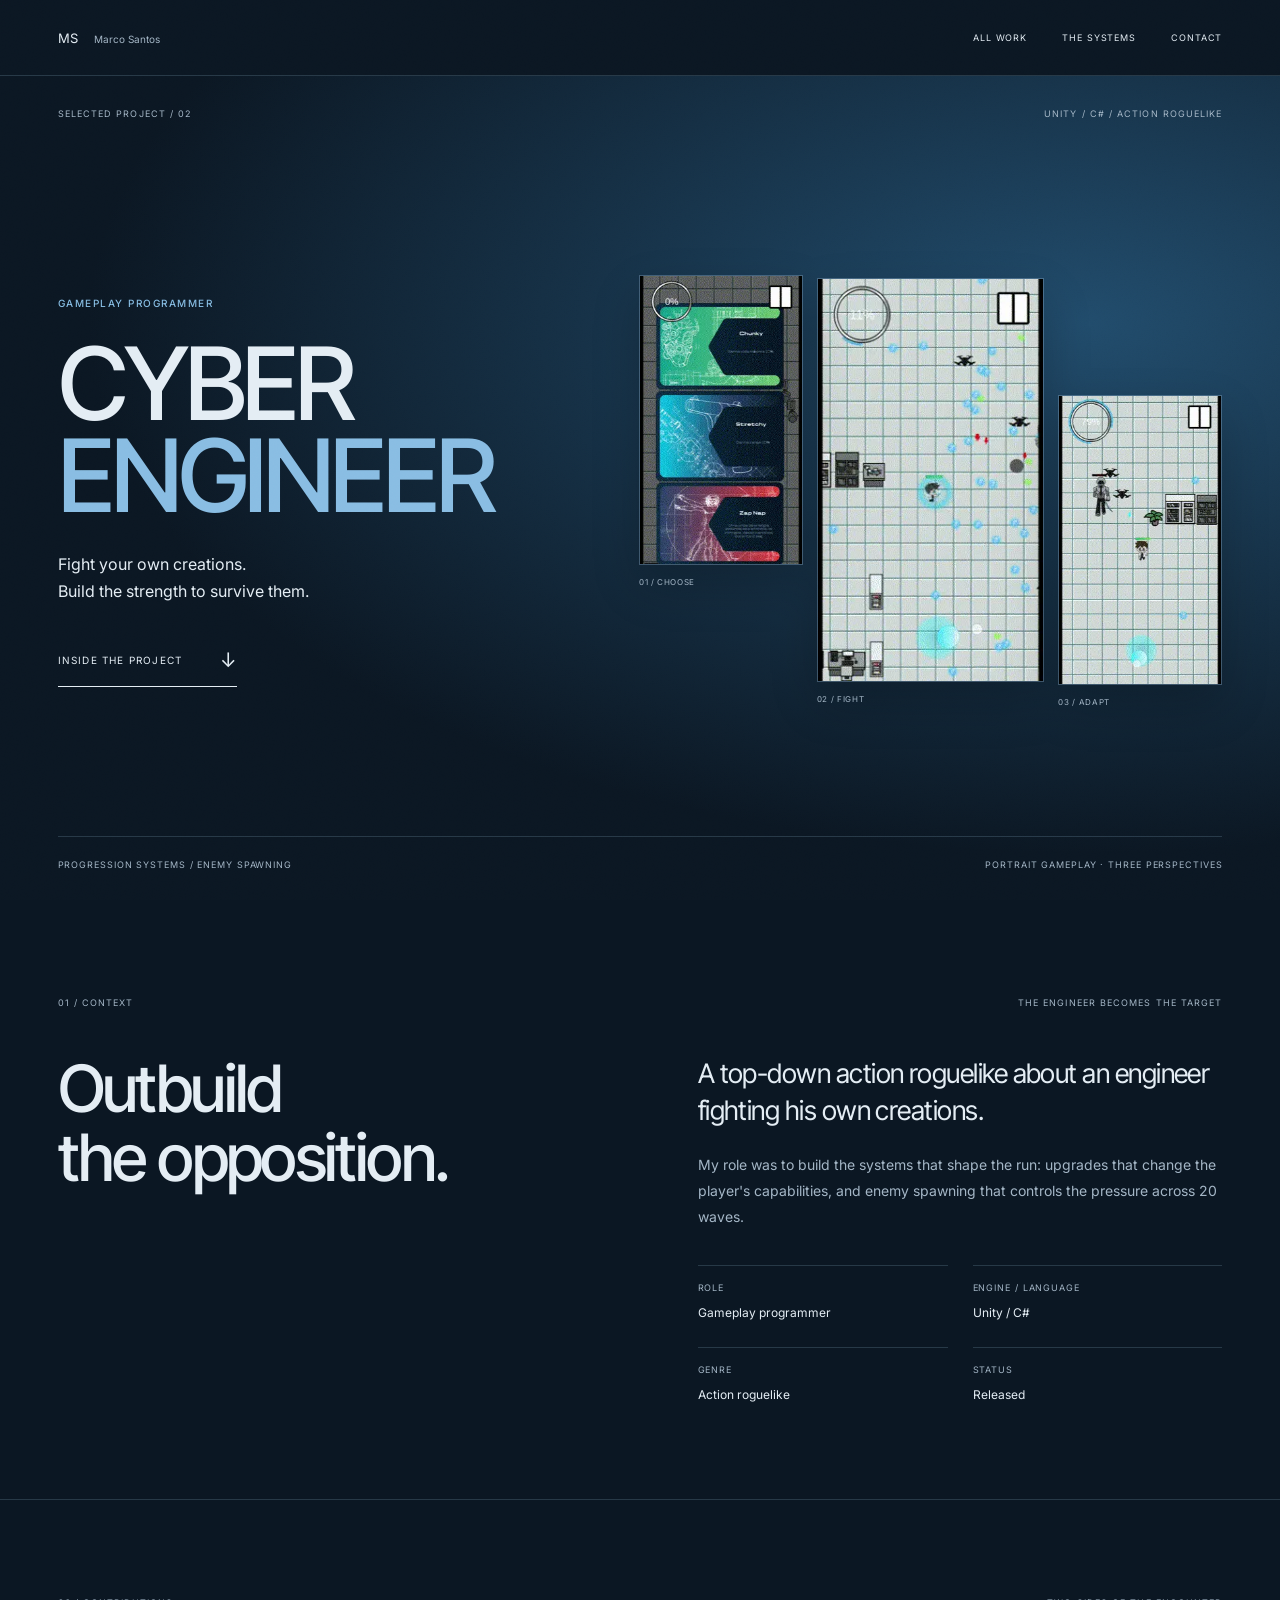
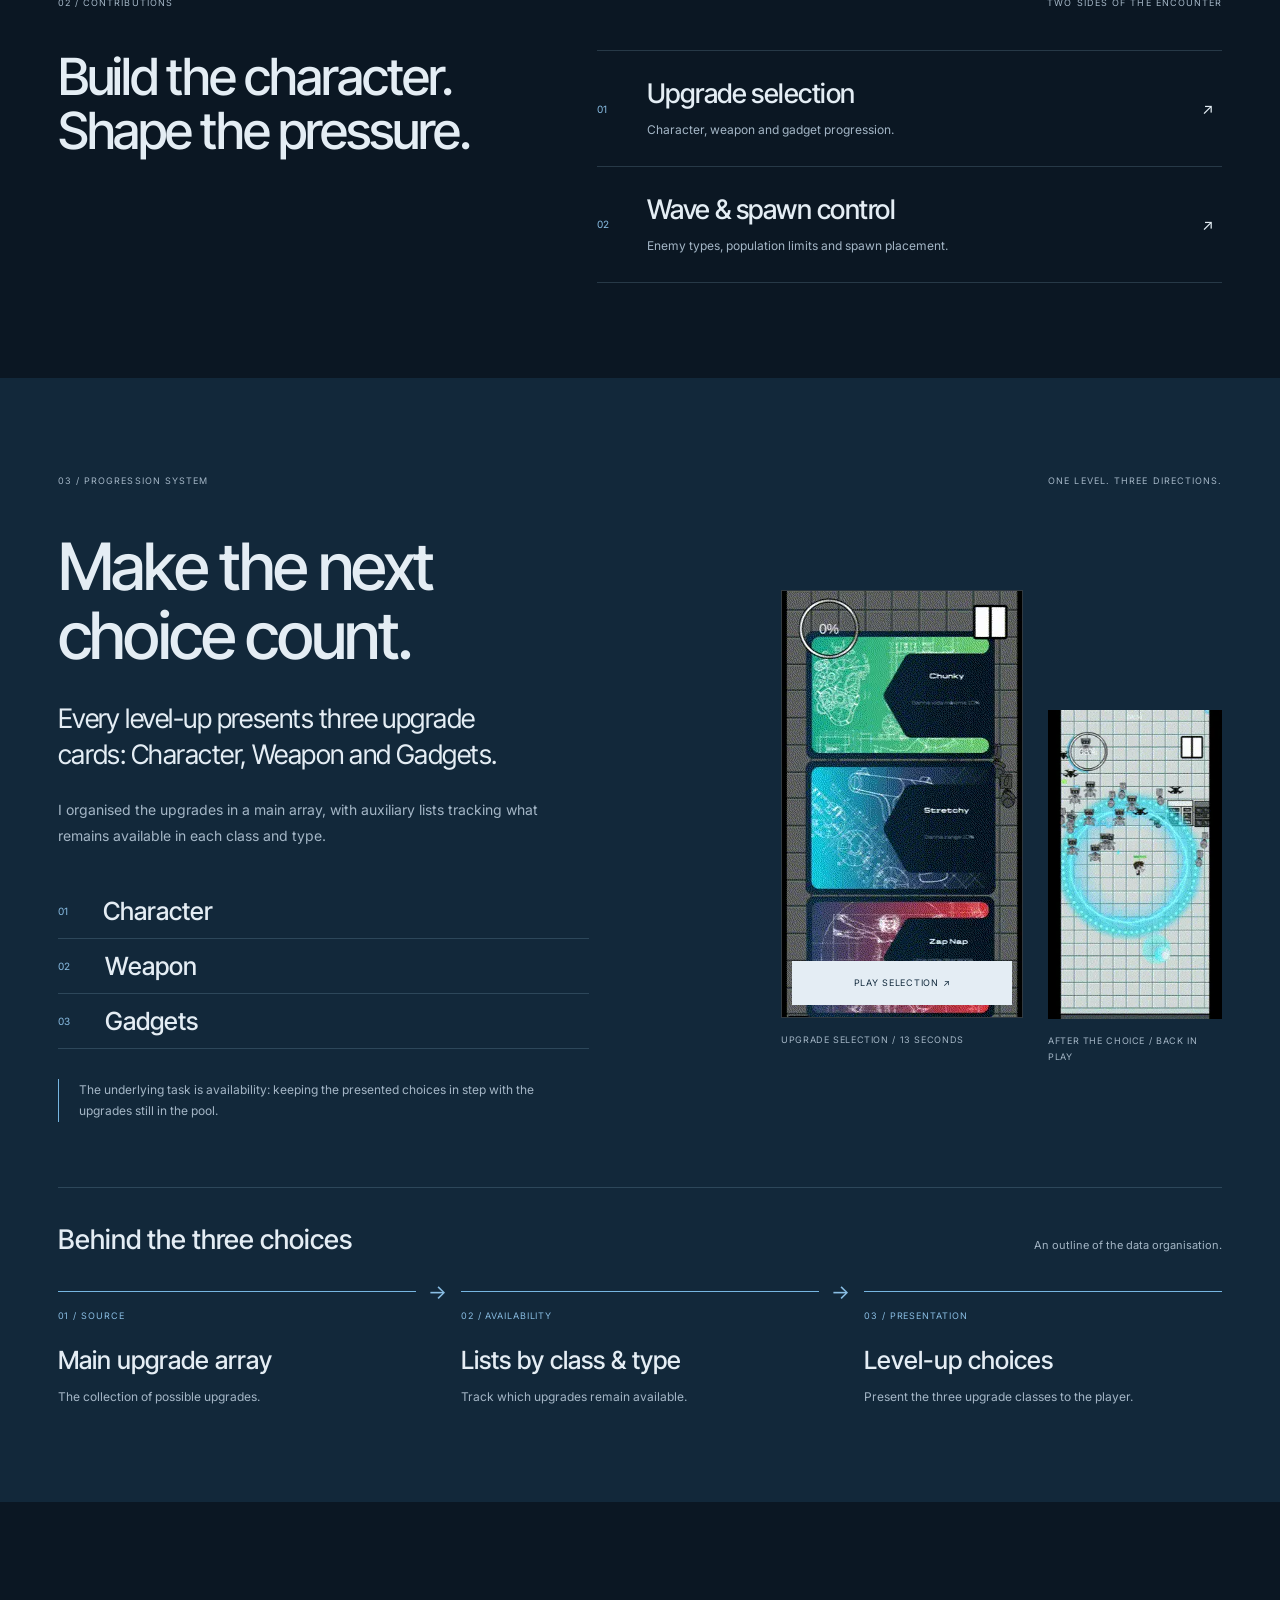
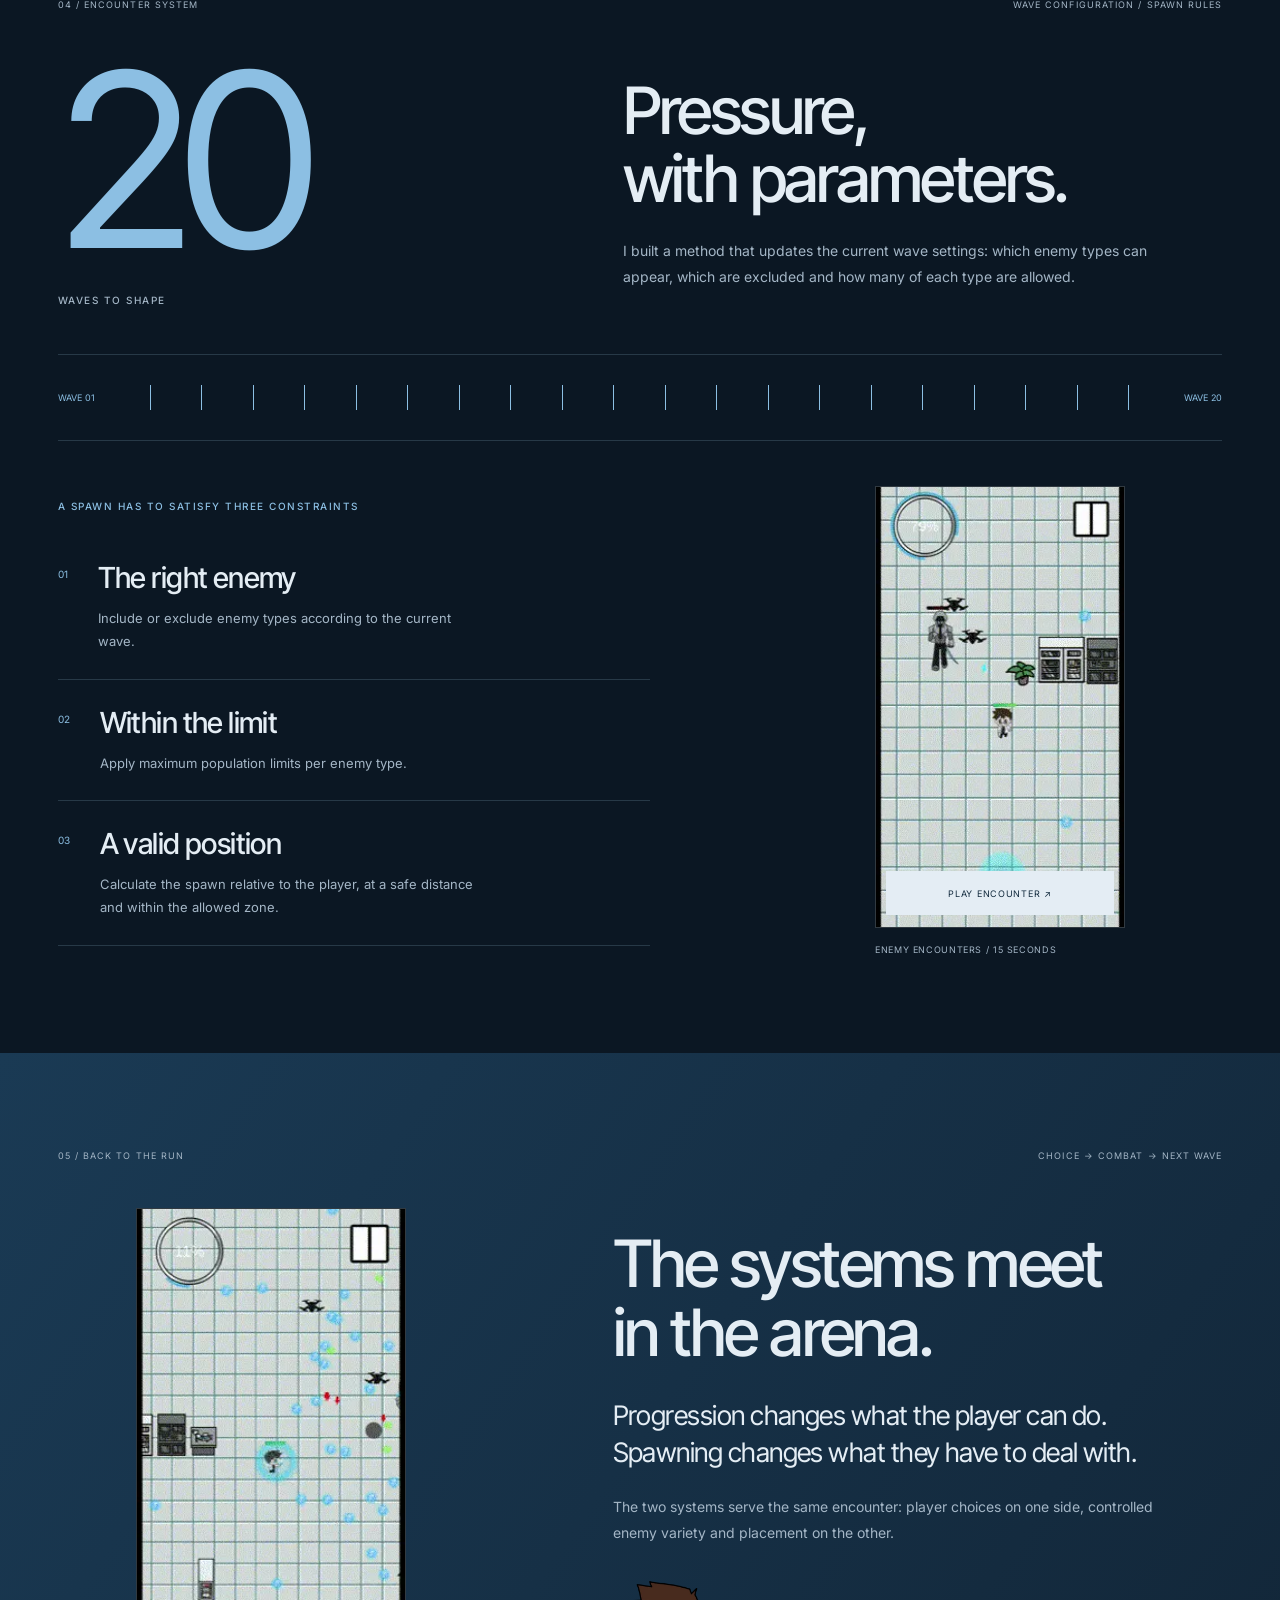
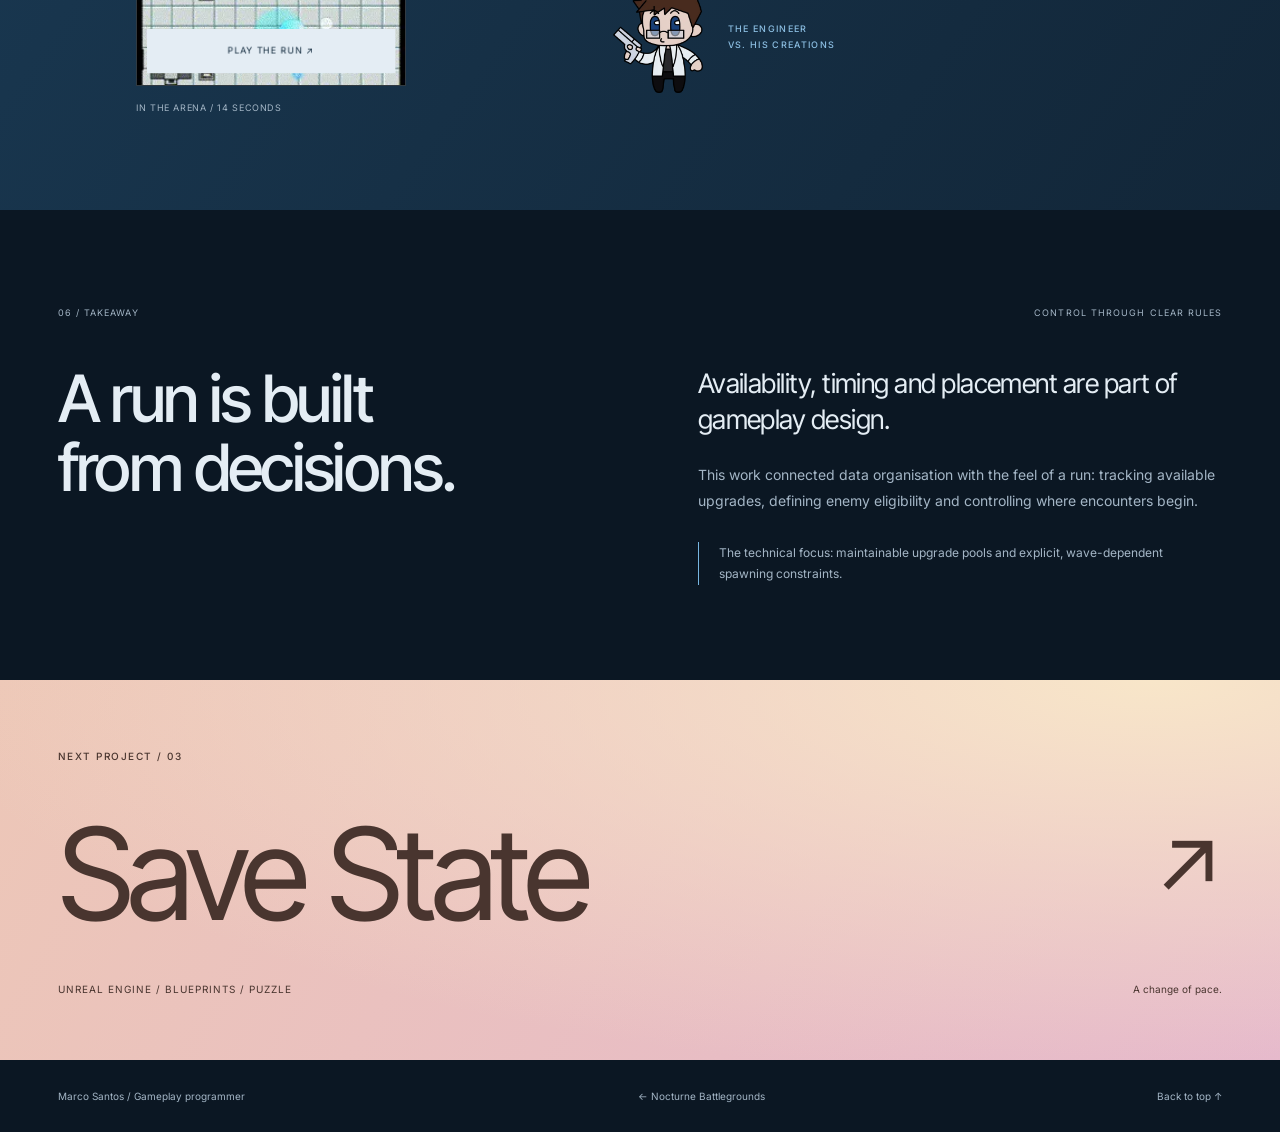
==== commit 02b54956: "Update V4" ====
--- a/cyber.html
+++ b/cyber.html
@@ -7,7 +7,10 @@
   <meta name="theme-color" content="#0b1723">
   <link rel="stylesheet" href="assets/css/tokens.css"><link rel="stylesheet" href="assets/css/base.css"><link rel="stylesheet" href="assets/css/cyber-case.css">
   <script src="assets/js/case-media.js" defer></script>
-<link rel="stylesheet" href="assets/css/polish.css"><script src="assets/js/polish.js" defer></script>
+  <script src="assets/vendor/gsap.min.js" defer></script>
+  <script src="assets/vendor/ScrollTrigger.min.js" defer></script>
+  <script src="assets/js/case-motion.js" defer></script>
+  <link rel="stylesheet" href="assets/css/polish.css"><script src="assets/js/polish.js" defer></script>
 </head>
 <body class="cyber-case">
   <a class="skip-link" href="#main">Skip to content</a>
@@ -16,7 +19,7 @@
     <section class="ce-hero" aria-labelledby="cyber-title">
       <div class="ce-label"><span>Selected project / 02</span><span>Unity / C# / Action roguelike</span></div>
       <div class="ce-hero-grid"><div class="ce-hero-copy"><p class="eyebrow">Gameplay programmer</p><h1 id="cyber-title">CYBER<br><span>ENGINEER</span></h1><p class="ce-hero-intro">Fight your own creations.<br>Build the strength to survive them.</p><a class="text-link" href="#overview">Inside the project <span aria-hidden="true">↓</span></a></div>
-      <div class="ce-hero-sequence" aria-label="Three moments from Cyber Engineer"><figure class="ce-hero-detail"><img src="assets/media/cyber-case/upgrades-1.webp" width="240" height="426" alt="Three upgrade choices presented to the player" decoding="async"><figcaption>01 / Choose</figcaption></figure><figure class="ce-hero-main"><img src="assets/media/cyber-case/arena-1.webp" width="240" height="426" fetchpriority="high" alt="The engineer fighting in a top-down arena" decoding="async"><figcaption>02 / Fight</figcaption></figure><figure class="ce-hero-detail"><img src="assets/media/cyber-case/waves-1.webp" width="240" height="426" alt="Enemy encounters in the arena" decoding="async"><figcaption>03 / Adapt</figcaption></figure></div></div>
+      <div class="ce-hero-sequence" aria-label="Three moments from Cyber Engineer"><figure class="ce-hero-detail"><img src="assets/media/cyber-case/upgrades-1.webp" width="240" height="426" alt="Three upgrade choices presented to the player" decoding="sync"><figcaption>01 / Choose</figcaption></figure><figure class="ce-hero-main"><img src="assets/media/cyber-case/arena-1.webp" width="240" height="426" fetchpriority="high" alt="The engineer fighting in a top-down arena" decoding="sync"><figcaption>02 / Fight</figcaption></figure><figure class="ce-hero-detail"><img src="assets/media/cyber-case/waves-1.webp" width="240" height="426" alt="Enemy encounters in the arena" decoding="sync"><figcaption>03 / Adapt</figcaption></figure></div></div>
       <div class="ce-hero-base"><span>Progression systems / Enemy spawning</span><span>Portrait gameplay · Three perspectives</span></div>
     </section>
     <section class="ce-overview ce-section" id="overview" aria-labelledby="overview-title">
--- a/assets/css/base.css
+++ b/assets/css/base.css
@@ -1,6 +1,6 @@
 @import url('https://fonts.googleapis.com/css2?family=Inter+Tight:wght@400;500;600&family=Inter:wght@400;450;500;600&display=swap');
 * { box-sizing: border-box; }
-html { scroll-behavior: smooth; scroll-padding-top: calc(var(--header-height) + 24px); }
+html { scroll-padding-top: calc(var(--header-height) + 24px); }
 body { margin: 0; background: var(--background); color: var(--paper); font-family: var(--sans); font-size: 15px; -webkit-font-smoothing: antialiased; }
 ::selection { background: #e7d5bb; color: #111; }
 a { color: inherit; text-decoration: none; }
--- a/assets/css/polish.css
+++ b/assets/css/polish.css
@@ -1,27 +1,306 @@
 /* Progressive navigation polish; no click interception, delays or loading overlay. */
-@view-transition{navigation:auto}
-::view-transition-old(root){animation:portfolio-out 140ms ease both}
-::view-transition-new(root){animation:portfolio-in 180ms ease both}
-@keyframes portfolio-out{to{opacity:0}}
-@keyframes portfolio-in{from{opacity:0;transform:translateY(5px)}to{opacity:1;transform:none}}
+@view-transition { navigation: auto; }
+
+::view-transition-old(root) {
+  animation: portfolio-out 160ms cubic-bezier(0.4, 0, 0.2, 1) both;
+}
+::view-transition-new(root) {
+  animation: portfolio-in 220ms cubic-bezier(0, 0, 0.2, 1) both;
+}
+@keyframes portfolio-out { to { opacity: 0; } }
+@keyframes portfolio-in { from { opacity: 0; transform: translateY(4px); } to { opacity: 1; transform: none; } }
+
+/* 1. SHARED-ELEMENT / CONTINUITY VIEW TRANSITIONS */
+#nocturne .media,
+.nocturne-case .case-hero-image {
+  view-transition-name: project-media-nocturne;
+}
+#nocturne h3,
+.nocturne-case .case-hero h1 {
+  view-transition-name: project-title-nocturne;
+}
+
+#cyber .cyber-composition,
+.cyber-case .ce-hero-sequence {
+  view-transition-name: project-media-cyber;
+}
+#cyber h3,
+.cyber-case .ce-hero h1 {
+  view-transition-name: project-title-cyber;
+}
+
+#save-state .save-composition .media,
+.save-case .ss-hero-frame {
+  view-transition-name: project-media-savestate;
+}
+#save-state h3,
+.save-case .ss-hero-title h1 {
+  view-transition-name: project-title-savestate;
+}
+
+#lusiada .media,
+.lusiada-case .lu-hero-world {
+  view-transition-name: project-media-lusiada;
+}
+#lusiada h3,
+.lusiada-case .lu-title h1 {
+  view-transition-name: project-title-lusiada;
+}
+
+::view-transition-group(project-media-nocturne),
+::view-transition-group(project-media-cyber),
+::view-transition-group(project-media-savestate),
+::view-transition-group(project-media-lusiada) {
+  animation-duration: 260ms;
+  animation-timing-function: cubic-bezier(0.22, 1, 0.36, 1);
+  overflow: clip;
+}
+
+::view-transition-group(project-title-nocturne),
+::view-transition-group(project-title-cyber),
+::view-transition-group(project-title-savestate),
+::view-transition-group(project-title-lusiada) {
+  animation-duration: 200ms;
+  animation-timing-function: cubic-bezier(0.22, 1, 0.36, 1);
+}
+
+::view-transition-old(project-media-nocturne),
+::view-transition-new(project-media-nocturne),
+::view-transition-old(project-media-cyber),
+::view-transition-new(project-media-cyber),
+::view-transition-old(project-media-savestate),
+::view-transition-new(project-media-savestate),
+::view-transition-old(project-media-lusiada),
+::view-transition-new(project-media-lusiada) {
+  object-fit: cover;
+  height: 100%;
+}
+
+/* 2. EDITORIAL PROGRESS INDICATOR */
+.gallery-progress-editorial {
+  display: flex;
+  align-items: center;
+  gap: 14px;
+  font-family: var(--sans);
+  color: var(--muted);
+  user-select: none;
+}
+.editorial-bound {
+  font-size: 9px;
+  letter-spacing: 0.12em;
+  font-variant-numeric: tabular-nums;
+  color: #727068;
+}
+.editorial-track {
+  position: relative;
+  width: 76px;
+  height: 1px;
+  background: rgba(255, 255, 255, 0.18);
+}
+.editorial-fill {
+  position: absolute;
+  left: 0;
+  top: 0;
+  height: 100%;
+  width: calc(var(--journey-progress, 0) * 100%);
+  background: var(--paper);
+}
+.editorial-pip {
+  position: absolute;
+  top: 50%;
+  left: calc(var(--journey-progress, 0) * 100%);
+  width: 5px;
+  height: 5px;
+  border-radius: 50%;
+  background: var(--paper);
+  transform: translate(-50%, -50%);
+  box-shadow: 0 0 6px rgba(238, 234, 226, 0.7);
+}
+.editorial-project-name {
+  font-size: 9px;
+  letter-spacing: 0.14em;
+  text-transform: uppercase;
+  color: var(--paper);
+  font-weight: 500;
+  min-width: 140px;
+  white-space: nowrap;
+}
+@media (max-width: 1200px) {
+  .editorial-project-name { display: none; }
+}
+@media (max-width: 999px) {
+  .gallery-progress-editorial { display: none; }
+}
+
+/* 3. ATMOSPHERIC TRANSITIONS & OVERLAPPING WORLD AMBIENCE */
+.gallery-ambient {
+  position: absolute;
+  inset: 0;
+  pointer-events: none;
+  z-index: 0;
+  overflow: hidden;
+}
+.gallery-ambient::before {
+  content: '';
+  position: absolute;
+  inset: -10%;
+  background: radial-gradient(circle 850px at var(--ambient-x, 85%) 50%, var(--ambient-glow, transparent), transparent 70%);
+  opacity: var(--ambient-opacity, 0);
+  transition: opacity 0.2s linear;
+}
+.gallery-ambient::after {
+  content: '';
+  position: absolute;
+  inset: -10%;
+  background: radial-gradient(circle 950px at var(--ambient-x2, 15%) 50%, var(--ambient-glow2, transparent), transparent 70%);
+  opacity: var(--ambient-opacity2, 0);
+  transition: opacity 0.2s linear;
+}
+.is-horizontal .world.nocturne,
+.is-horizontal .world.cyber,
+.is-horizontal .world.lusiada {
+  background: transparent;
+}
+.is-horizontal .save-state {
+  background: radial-gradient(ellipse 90% 85% at 50% 50%, rgba(237,199,183,.96) 0%, rgba(237,199,183,.78) 55%, rgba(237,199,183,.2) 88%, transparent 100%);
+}
+
+/* Interactive project media on homepage */
+[data-project-href] {
+  cursor: pointer;
+}
+[data-project-href]:focus-visible {
+  outline: 2px solid var(--paper);
+  outline-offset: 4px;
+}
+
+/* Explicit geometry stabilization for cold-load View Transitions */
+.nocturne-case .case-hero-image {
+  aspect-ratio: 1295 / 793;
+}
+.cyber-case .ce-hero-sequence img {
+  aspect-ratio: 240 / 426;
+}
+.save-case .ss-hero-frame img {
+  aspect-ratio: 426 / 240;
+}
+.lusiada-case .lu-hero-world img {
+  aspect-ratio: 426 / 240;
+}
+
+/* 6. SUBTLE FILM GRAIN */
+.film-grain {
+  position: fixed;
+  inset: 0;
+  width: 100vw;
+  height: 100vh;
+  pointer-events: none;
+  z-index: 90;
+  opacity: var(--grain-opacity, 0.032);
+  background-image: url("data:image/svg+xml,%3Csvg xmlns='http://www.w3.org/2000/svg' viewBox='0 0 256 256' width='256' height='256'%3E%3Cfilter id='noise'%3E%3CfeTurbulence type='fractalNoise' baseFrequency='0.75' numOctaves='3' stitchTiles='stitch'/%3E%3C/filter%3E%3Crect width='100%25' height='100%25' filter='url(%23noise)' opacity='1'/%3E%3C/svg%3E");
+  background-repeat: repeat;
+  mix-blend-mode: overlay;
+  transition: opacity 0.35s ease;
+}
+.save-case .film-grain,
+:root[data-active-project='save-state'] .film-grain {
+  opacity: 0.008;
+}
+
+/* 7. CONTEXTUAL CURSOR */
+@media (hover: hover) and (pointer: fine) {
+  .context-cursor {
+    position: fixed;
+    top: 0;
+    left: 0;
+    pointer-events: none;
+    z-index: 1000;
+    display: flex;
+    align-items: center;
+    justify-content: center;
+    padding: 6px 13px;
+    border-radius: 999px;
+    background: rgba(238, 234, 226, 0.94);
+    color: #141413;
+    font-family: var(--sans);
+    font-size: 9px;
+    font-weight: 600;
+    letter-spacing: 0.14em;
+    text-transform: uppercase;
+    box-shadow: 0 4px 18px rgba(0, 0, 0, 0.38);
+    transform: translate(-50%, -50%) scale(0.4);
+    opacity: 0;
+    transition: transform 0.22s cubic-bezier(0.16, 1, 0.3, 1), opacity 0.18s ease;
+    white-space: nowrap;
+    will-change: transform, left, top;
+  }
+  .context-cursor.is-active {
+    transform: translate(-50%, -50%) scale(1);
+    opacity: 1;
+  }
+}
+@media (pointer: coarse), (hover: none) {
+  .context-cursor {
+    display: none !important;
+  }
+}
+
+/* Hover refinements and interactive targets */
 @media(hover:hover) and (prefers-reduced-motion:no-preference){
- .case-play,.preview-toggle{transition:background .18s,color .18s,box-shadow .18s}
- .case-play:hover{background:#fff;color:#171717;box-shadow:0 3px 18px #0003}
- .preview-toggle:hover{background:#eeeae2;color:#171717}
- .text-link{transition:opacity .18s}
- .text-link:hover{opacity:.78}
- .lu-next img,.ss-next img{transition:transform .4s ease}
- .lu-next:hover img,.ss-next:hover img{transform:scale(1.015)}
+  .case-play,.preview-toggle{transition:background .18s,color .18s,box-shadow .18s}
+  .case-play:hover{background:#fff;color:#171717;box-shadow:0 3px 18px #0003}
+  .preview-toggle:hover{background:#eeeae2;color:#171717}
+  .text-link{transition:opacity .18s}
+  .text-link:hover{opacity:.78}
+  .lu-next img,.ss-next img{transition:transform .4s ease}
+  .lu-next:hover img,.ss-next:hover img{transform:scale(1.015)}
 }
 a:focus-visible,button:focus-visible,video:focus-visible{outline:2px solid currentColor;outline-offset:5px}
 .case-play,.preview-toggle,.cinema-controls button{min-height:44px}
 .site-nav a[aria-current]{color:var(--paper)}
 .site-nav a[aria-current]::after{transform:scaleX(1)}
 @media(pointer:coarse){header nav a{min-height:44px;display:inline-flex;align-items:center}.gallery-controls button{min-width:44px;min-height:44px}}
-@media(prefers-reduced-motion:reduce){::view-transition-old(root),::view-transition-new(root){animation:none!important}.hero-scene{position:relative}}
+
+@media(prefers-reduced-motion:reduce){
+  ::view-transition-old(root),
+  ::view-transition-new(root),
+  ::view-transition-group(*) {
+    animation: none !important;
+  }
+  .hero-scene{position:relative}
+}
+
 /* Contrast corrections found in the final text audit. */
 .skip-link{background:#eeeae2;color:#151515}
 .nocturne-case .case-flow-number{color:#785a5d}
 .save-case{--muted:#60584f}
 .save-case .ss-attachment>span:nth-child(even){color:#805151}
 .save-state .save-caption{color:#6b4b43}
+
+/* Restrained case study motion enhancements */
+.case-hero-image,
+.ce-hero-sequence,
+.ss-hero-frame,
+.lu-hero-world,
+.case-film,
+.ce-film,
+.ss-film,
+.lu-film,
+.case-town,
+.ce-upgrade-media {
+  will-change: transform, opacity;
+}
+@media (prefers-reduced-motion: reduce) {
+  .case-hero-image,
+  .ce-hero-sequence,
+  .ss-hero-frame,
+  .lu-hero-world,
+  .case-film,
+  .ce-film,
+  .ss-film,
+  .lu-film,
+  .case-town,
+  .ce-upgrade-media {
+    will-change: auto !important;
+  }
+}
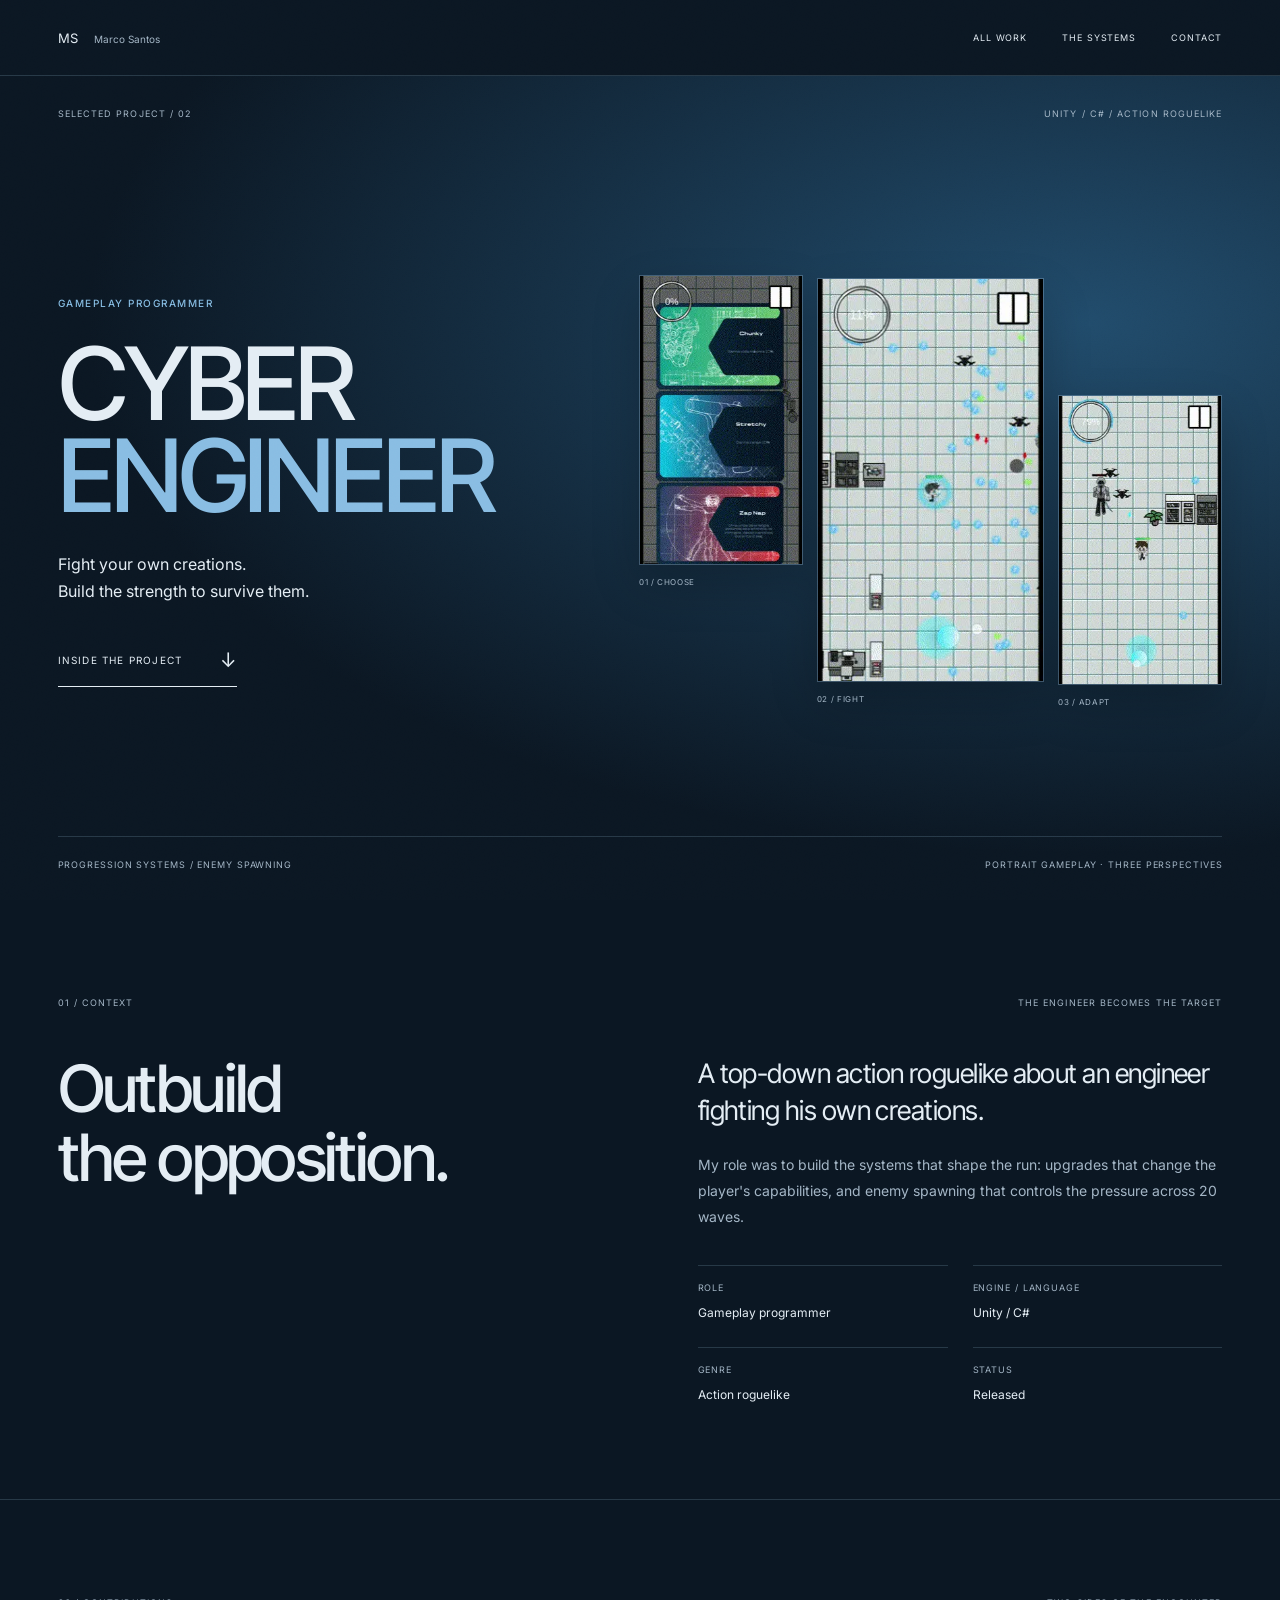
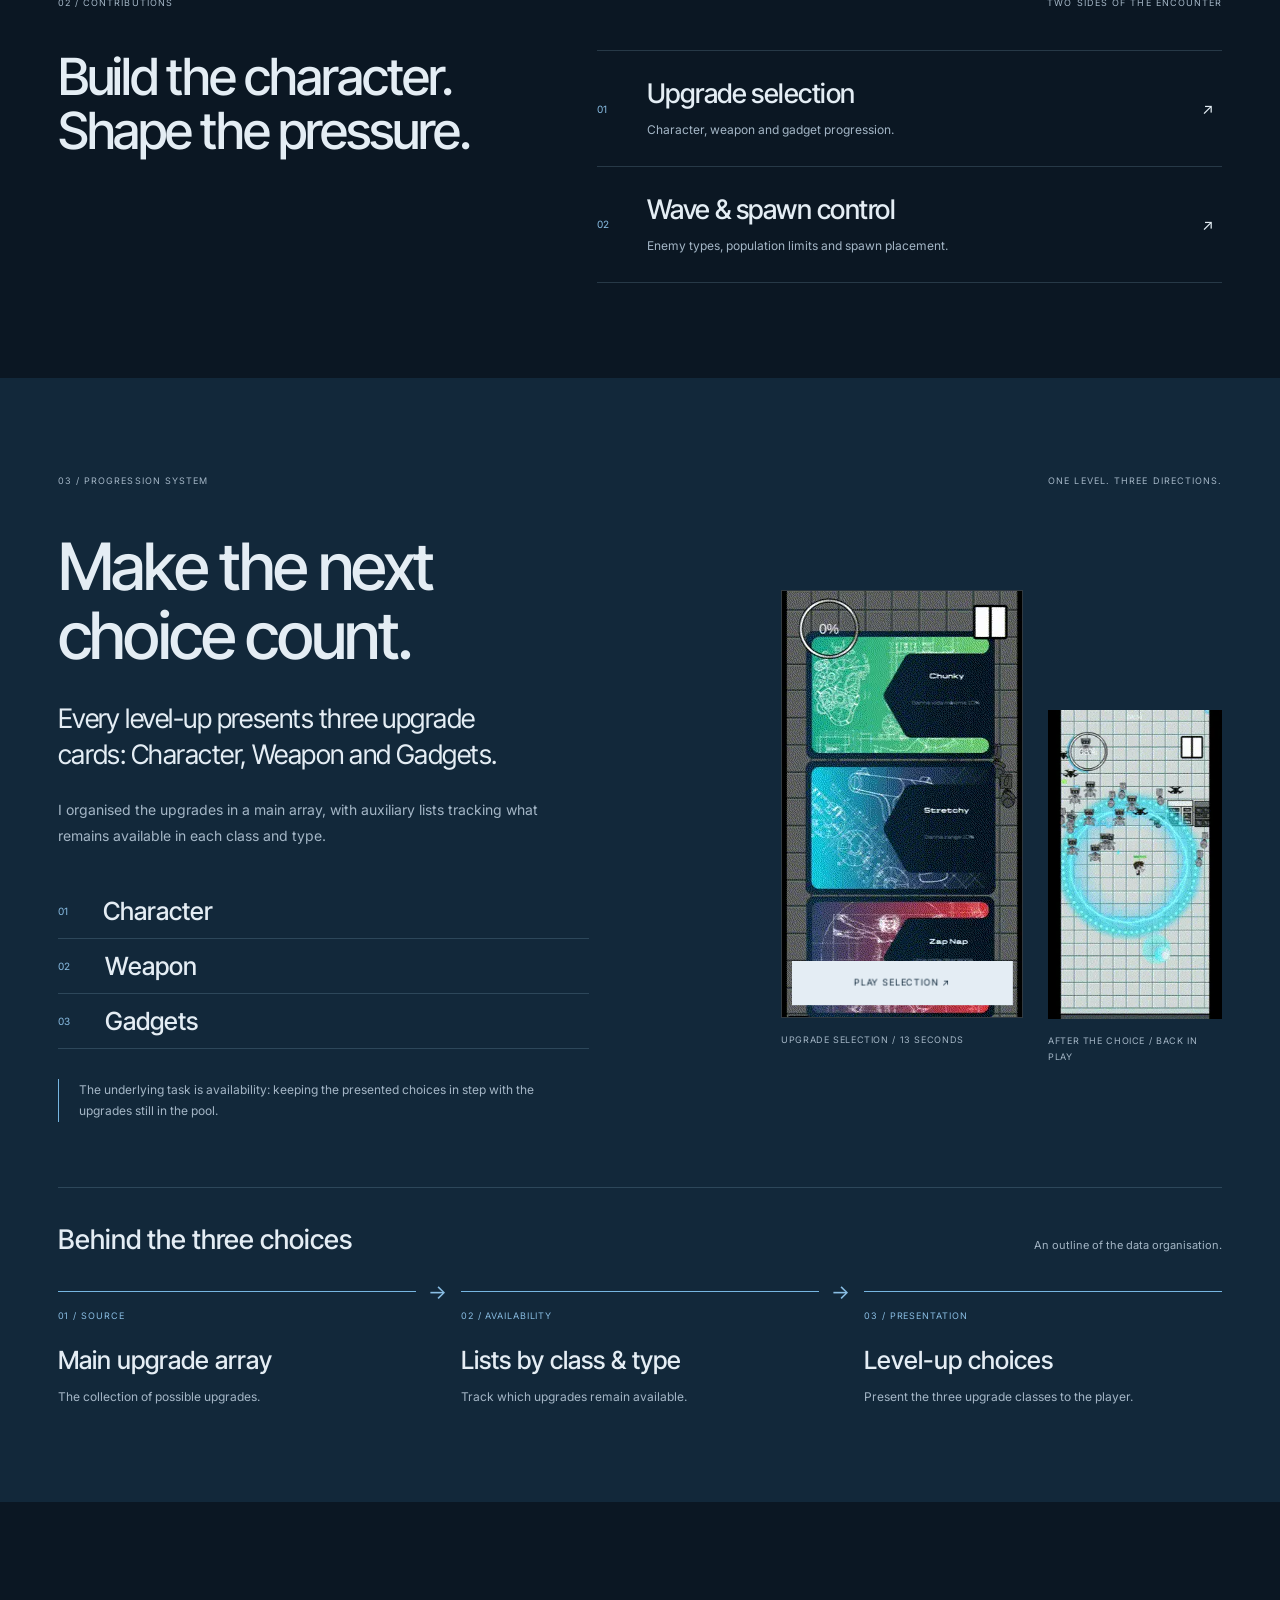
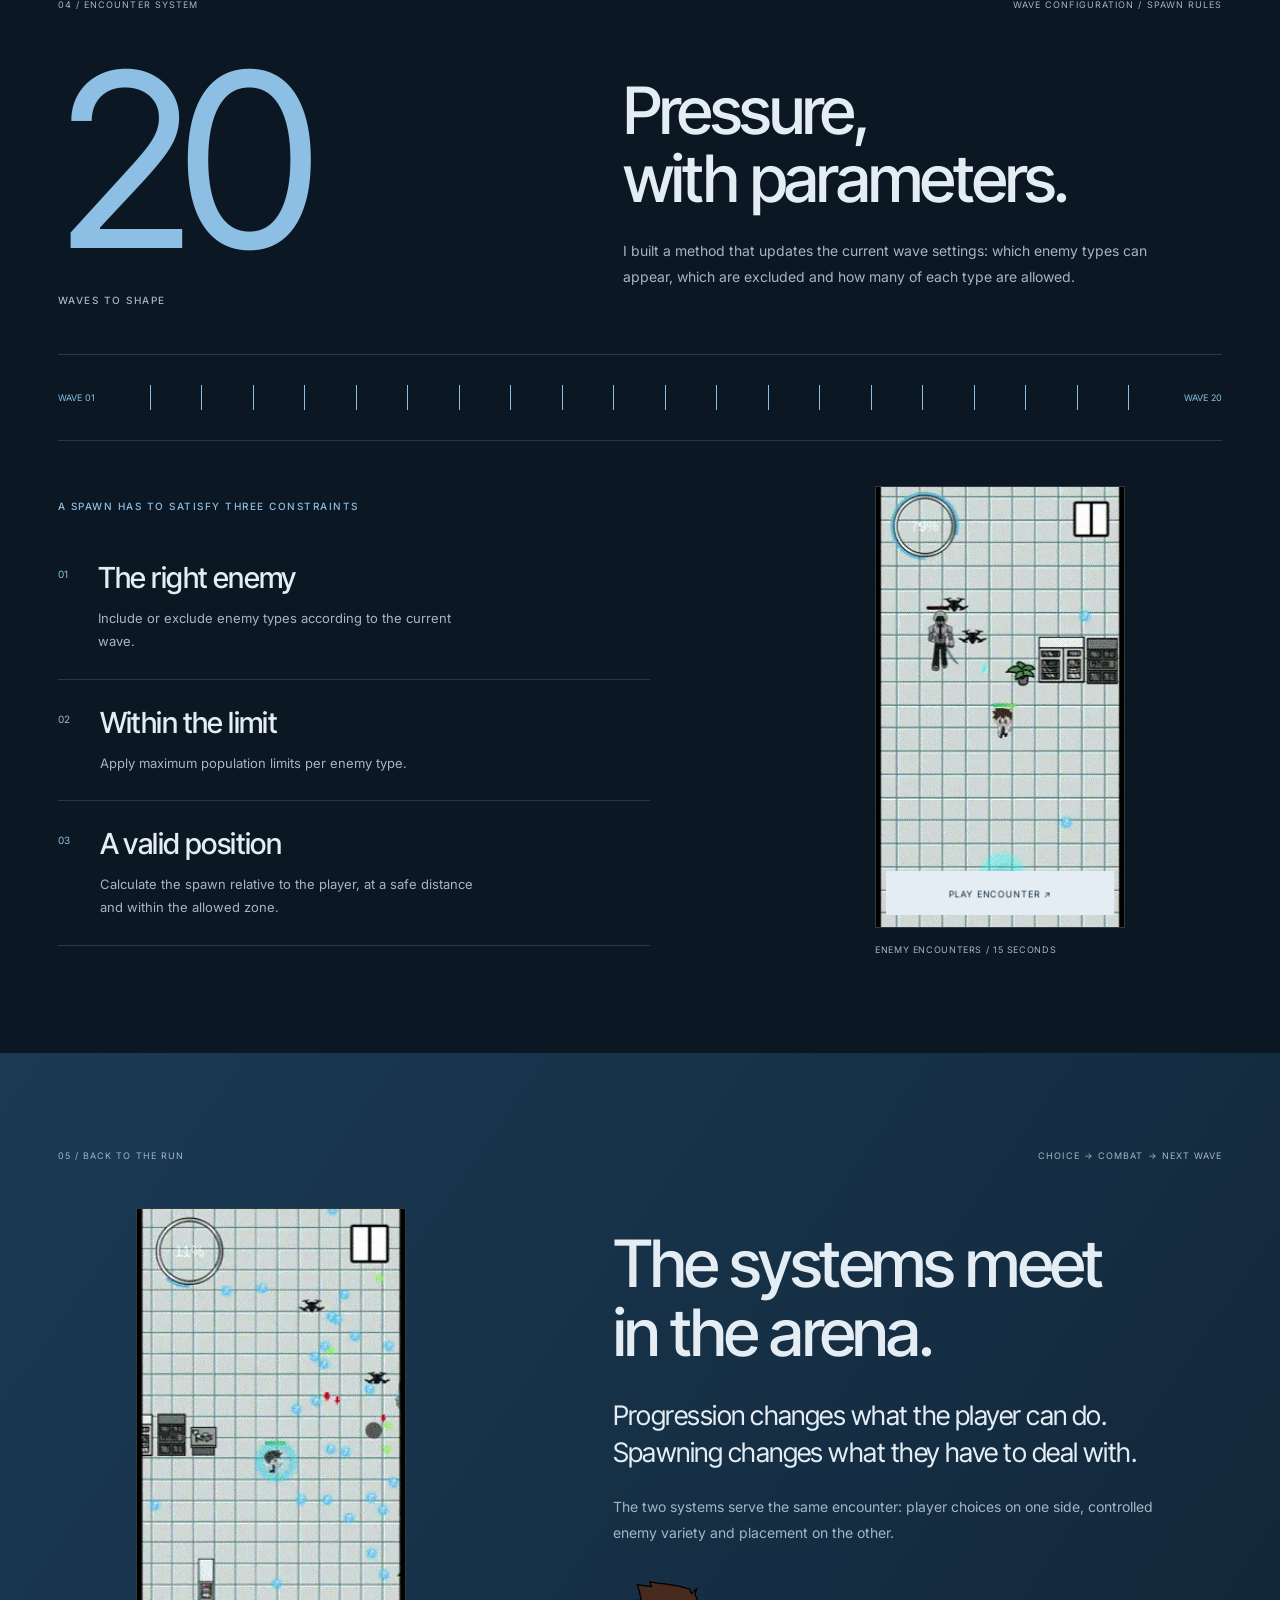
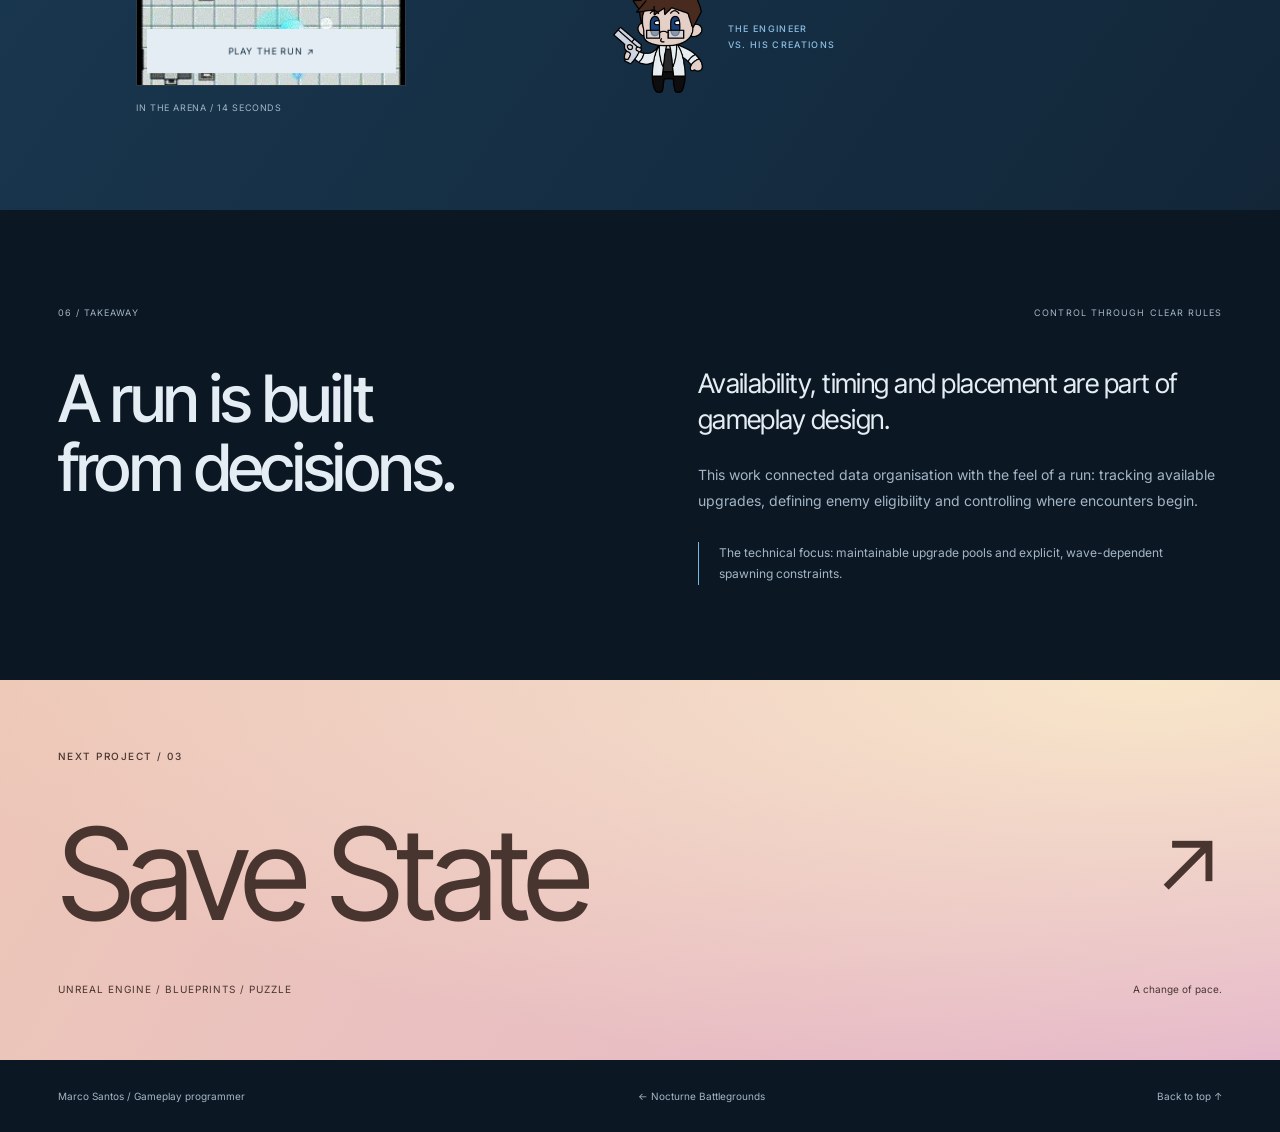
==== commit acd6735b: "V5" ====
--- a/cyber.html
+++ b/cyber.html
@@ -4,7 +4,7 @@
   <meta charset="utf-8"><meta name="viewport" content="width=device-width,initial-scale=1">
   <title>Cyber Engineer — Marco Santos</title>
   <meta name="description" content="Gameplay programming in Cyber Engineer: upgrade selection, enemy wave configuration and controlled spawning in Unity and C#.">
-  <meta name="theme-color" content="#0b1723">
+  <style>@view-transition { navigation: auto; }</style>
   <link rel="stylesheet" href="assets/css/tokens.css"><link rel="stylesheet" href="assets/css/base.css"><link rel="stylesheet" href="assets/css/cyber-case.css">
   <script src="assets/js/case-media.js" defer></script>
   <script src="assets/vendor/gsap.min.js" defer></script>
--- a/assets/css/polish.css
+++ b/assets/css/polish.css
@@ -10,70 +10,85 @@
 @keyframes portfolio-out { to { opacity: 0; } }
 @keyframes portfolio-in { from { opacity: 0; transform: translateY(4px); } to { opacity: 1; transform: none; } }
 
-/* 1. SHARED-ELEMENT / CONTINUITY VIEW TRANSITIONS */
-#nocturne .media,
+/* 1. SHARED-ELEMENT / CONTINUITY VIEW TRANSITIONS (SCOPED) */
+#nocturne[data-transition-active] .media,
 .nocturne-case .case-hero-image {
-  view-transition-name: project-media-nocturne;
-}
-#nocturne h3,
+  view-transition-name: project-media;
+}
+#nocturne[data-transition-active] h3,
 .nocturne-case .case-hero h1 {
-  view-transition-name: project-title-nocturne;
-}
-
-#cyber .cyber-composition,
+  view-transition-name: project-title;
+}
+
+#cyber[data-transition-active] .cyber-composition,
 .cyber-case .ce-hero-sequence {
-  view-transition-name: project-media-cyber;
-}
-#cyber h3,
+  view-transition-name: project-media;
+}
+#cyber[data-transition-active] h3,
 .cyber-case .ce-hero h1 {
-  view-transition-name: project-title-cyber;
-}
-
-#save-state .save-composition .media,
+  view-transition-name: project-title;
+}
+
+#save-state[data-transition-active] .save-composition .media,
 .save-case .ss-hero-frame {
-  view-transition-name: project-media-savestate;
-}
-#save-state h3,
+  view-transition-name: project-media;
+}
+#save-state[data-transition-active] h3,
 .save-case .ss-hero-title h1 {
-  view-transition-name: project-title-savestate;
-}
-
-#lusiada .media,
+  view-transition-name: project-title;
+}
+
+#lusiada[data-transition-active] .media,
 .lusiada-case .lu-hero-world {
-  view-transition-name: project-media-lusiada;
-}
-#lusiada h3,
+  view-transition-name: project-media;
+}
+#lusiada[data-transition-active] h3,
 .lusiada-case .lu-title h1 {
-  view-transition-name: project-title-lusiada;
-}
-
-::view-transition-group(project-media-nocturne),
-::view-transition-group(project-media-cyber),
-::view-transition-group(project-media-savestate),
-::view-transition-group(project-media-lusiada) {
+  view-transition-name: project-title;
+}
+
+::view-transition-group(project-media) {
   animation-duration: 260ms;
   animation-timing-function: cubic-bezier(0.22, 1, 0.36, 1);
   overflow: clip;
 }
 
-::view-transition-group(project-title-nocturne),
-::view-transition-group(project-title-cyber),
-::view-transition-group(project-title-savestate),
-::view-transition-group(project-title-lusiada) {
+::view-transition-group(project-title) {
   animation-duration: 200ms;
   animation-timing-function: cubic-bezier(0.22, 1, 0.36, 1);
 }
 
-::view-transition-old(project-media-nocturne),
-::view-transition-new(project-media-nocturne),
-::view-transition-old(project-media-cyber),
-::view-transition-new(project-media-cyber),
-::view-transition-old(project-media-savestate),
-::view-transition-new(project-media-savestate),
-::view-transition-old(project-media-lusiada),
-::view-transition-new(project-media-lusiada) {
+::view-transition-old(project-media),
+::view-transition-new(project-media) {
   object-fit: cover;
   height: 100%;
+}
+
+/* Underlying posters for video slots to ensure immediate visual state */
+.media-poster {
+  position: absolute;
+  inset: 0;
+  width: 100%;
+  height: 100%;
+  object-fit: cover;
+  pointer-events: none;
+  z-index: 1;
+  display: block;
+}
+.cyber .media-poster {
+  object-fit: contain;
+}
+.save-state .media-poster {
+  object-fit: contain;
+}
+.lusiada .media-poster,
+.is-horizontal .lusiada .media-poster {
+  object-fit: contain;
+  mask-image: radial-gradient(ellipse 60% 55% at 52% 48%, #000 22%, transparent 68%);
+}
+.media video {
+  position: relative;
+  z-index: 2;
 }
 
 /* 2. EDITORIAL PROGRESS INDICATOR */
